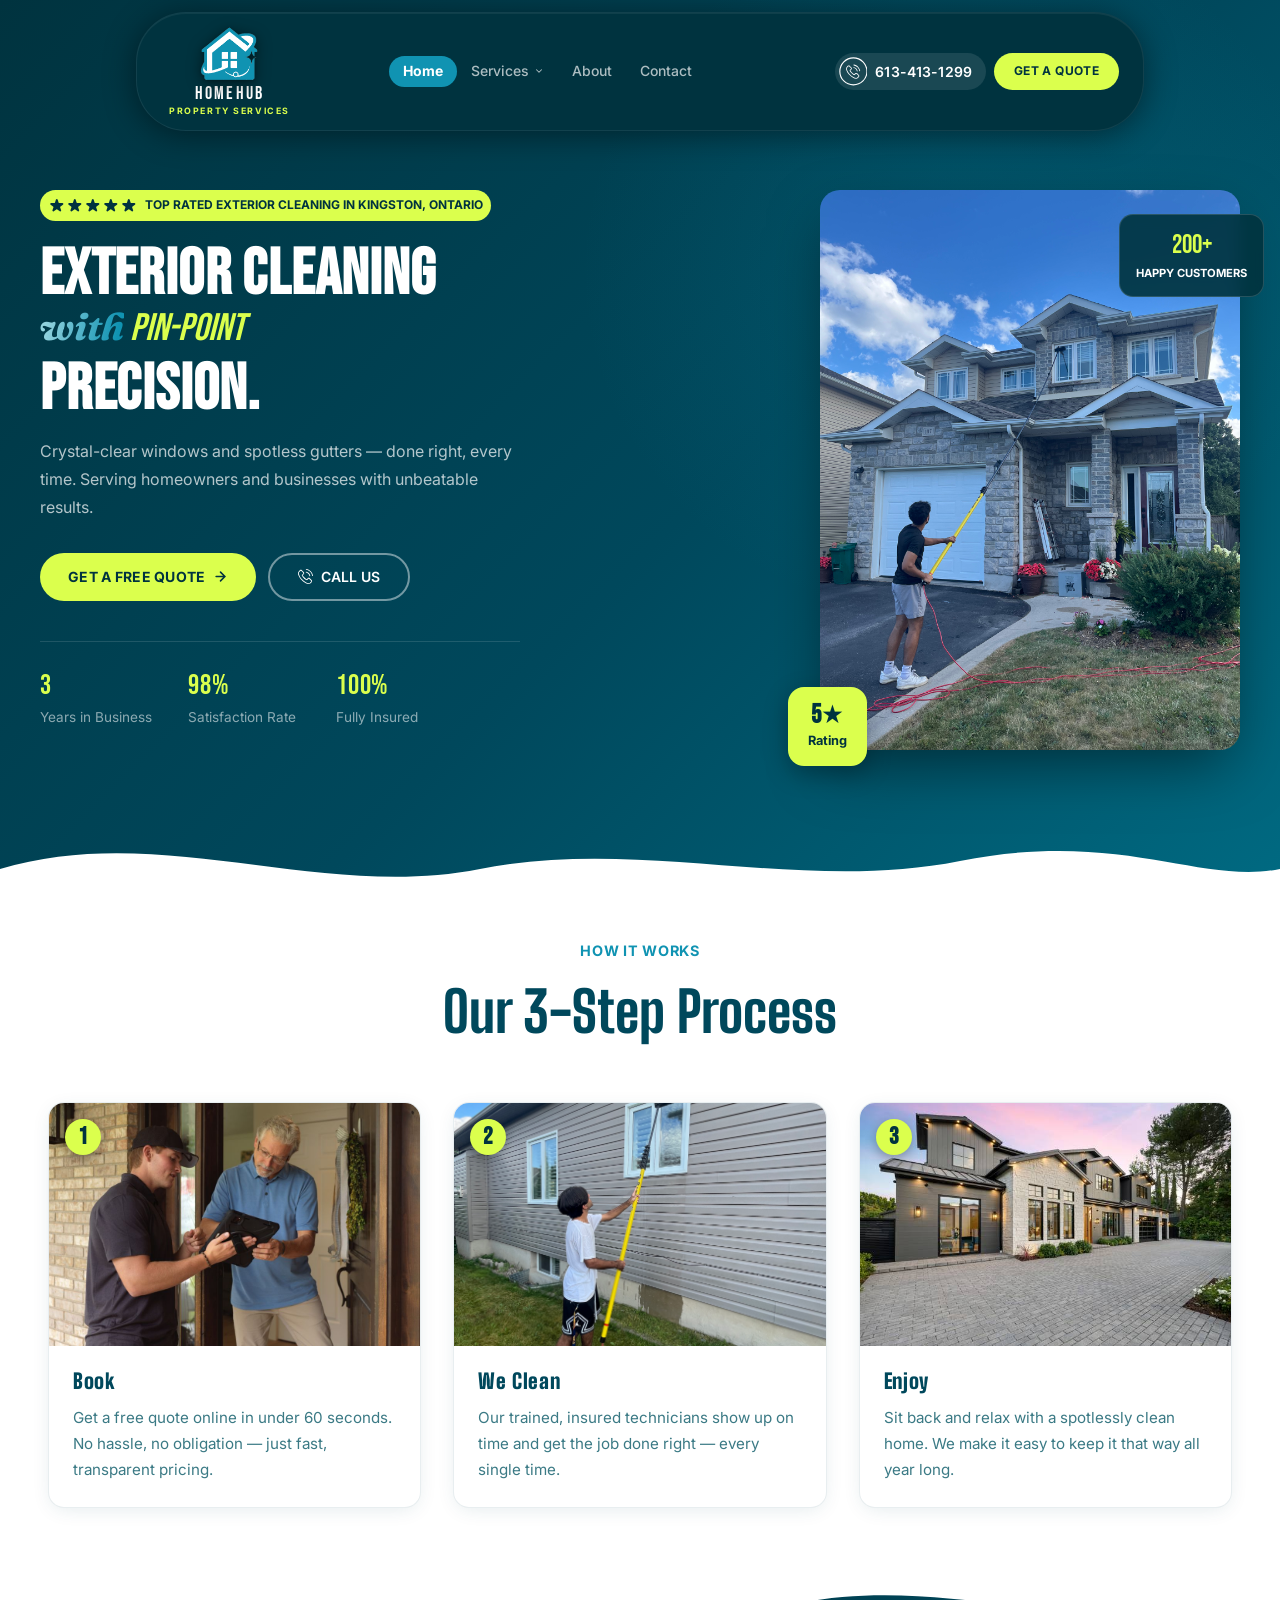
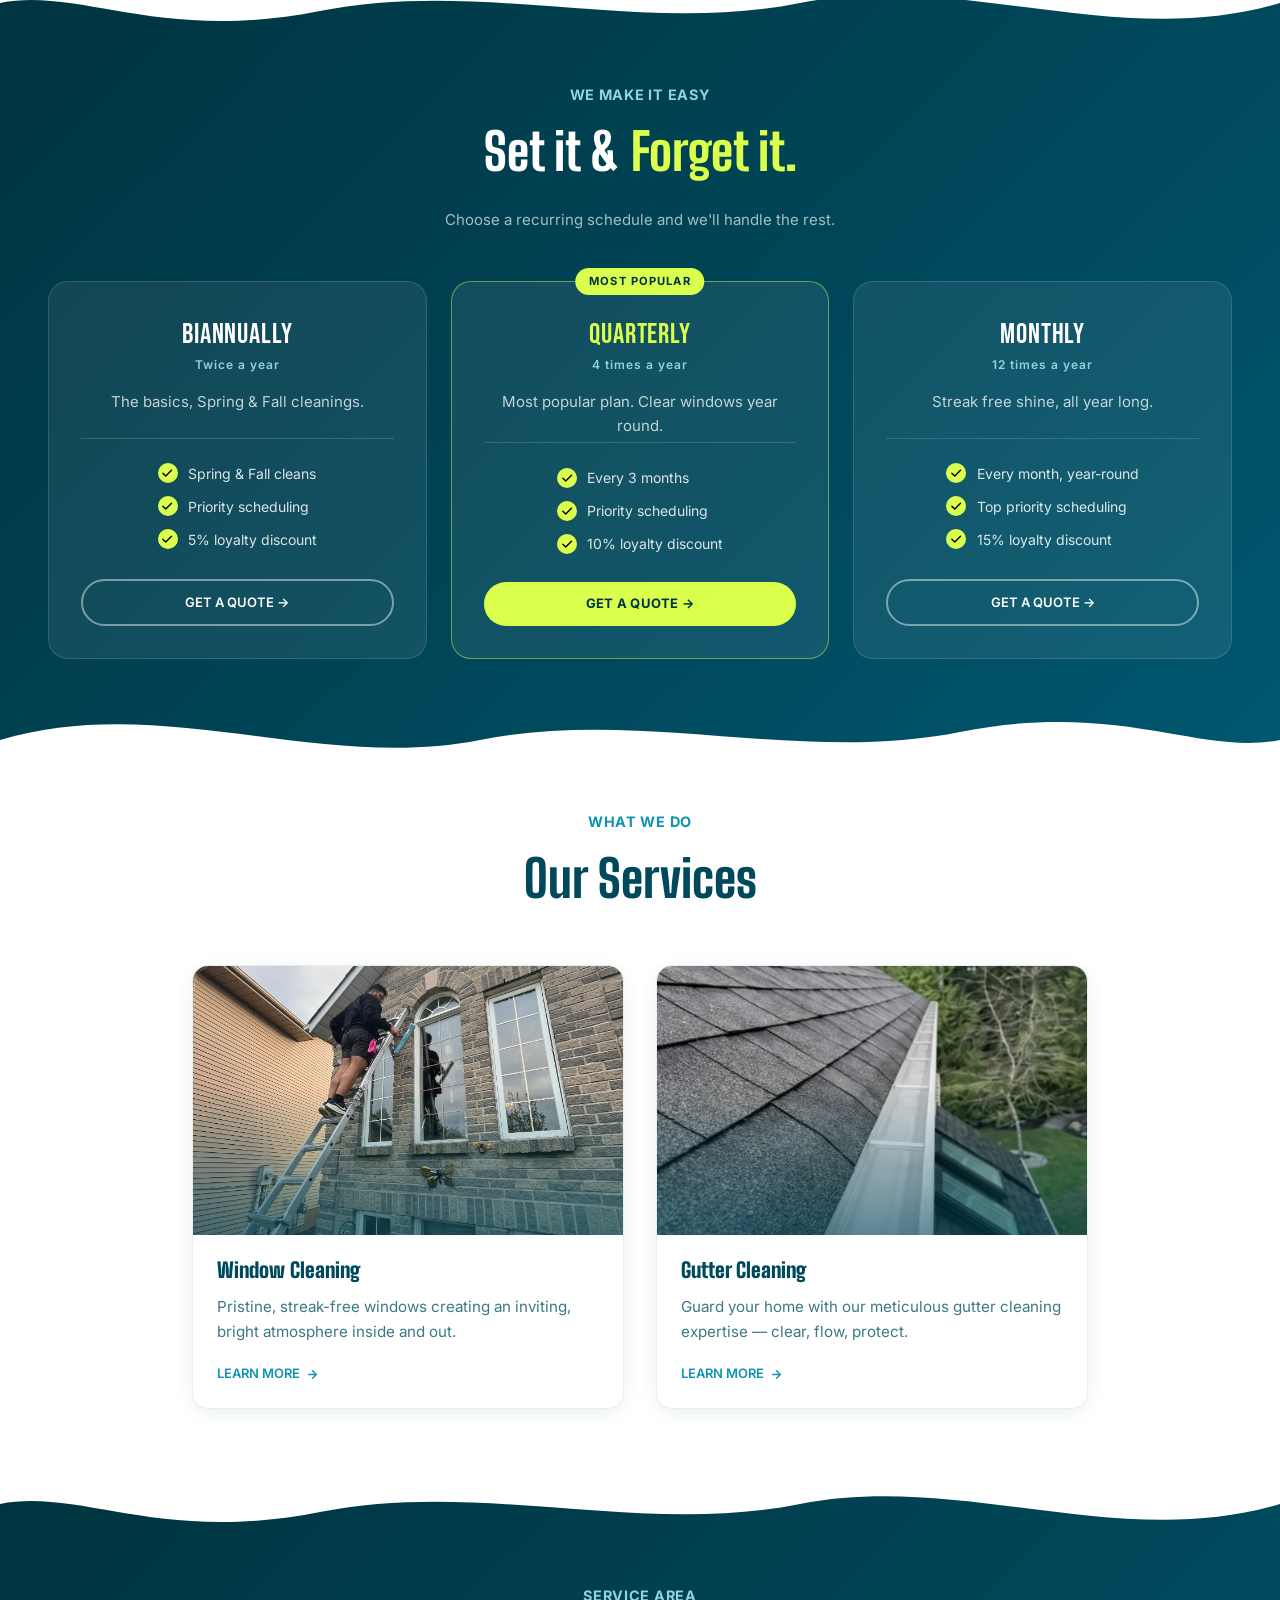
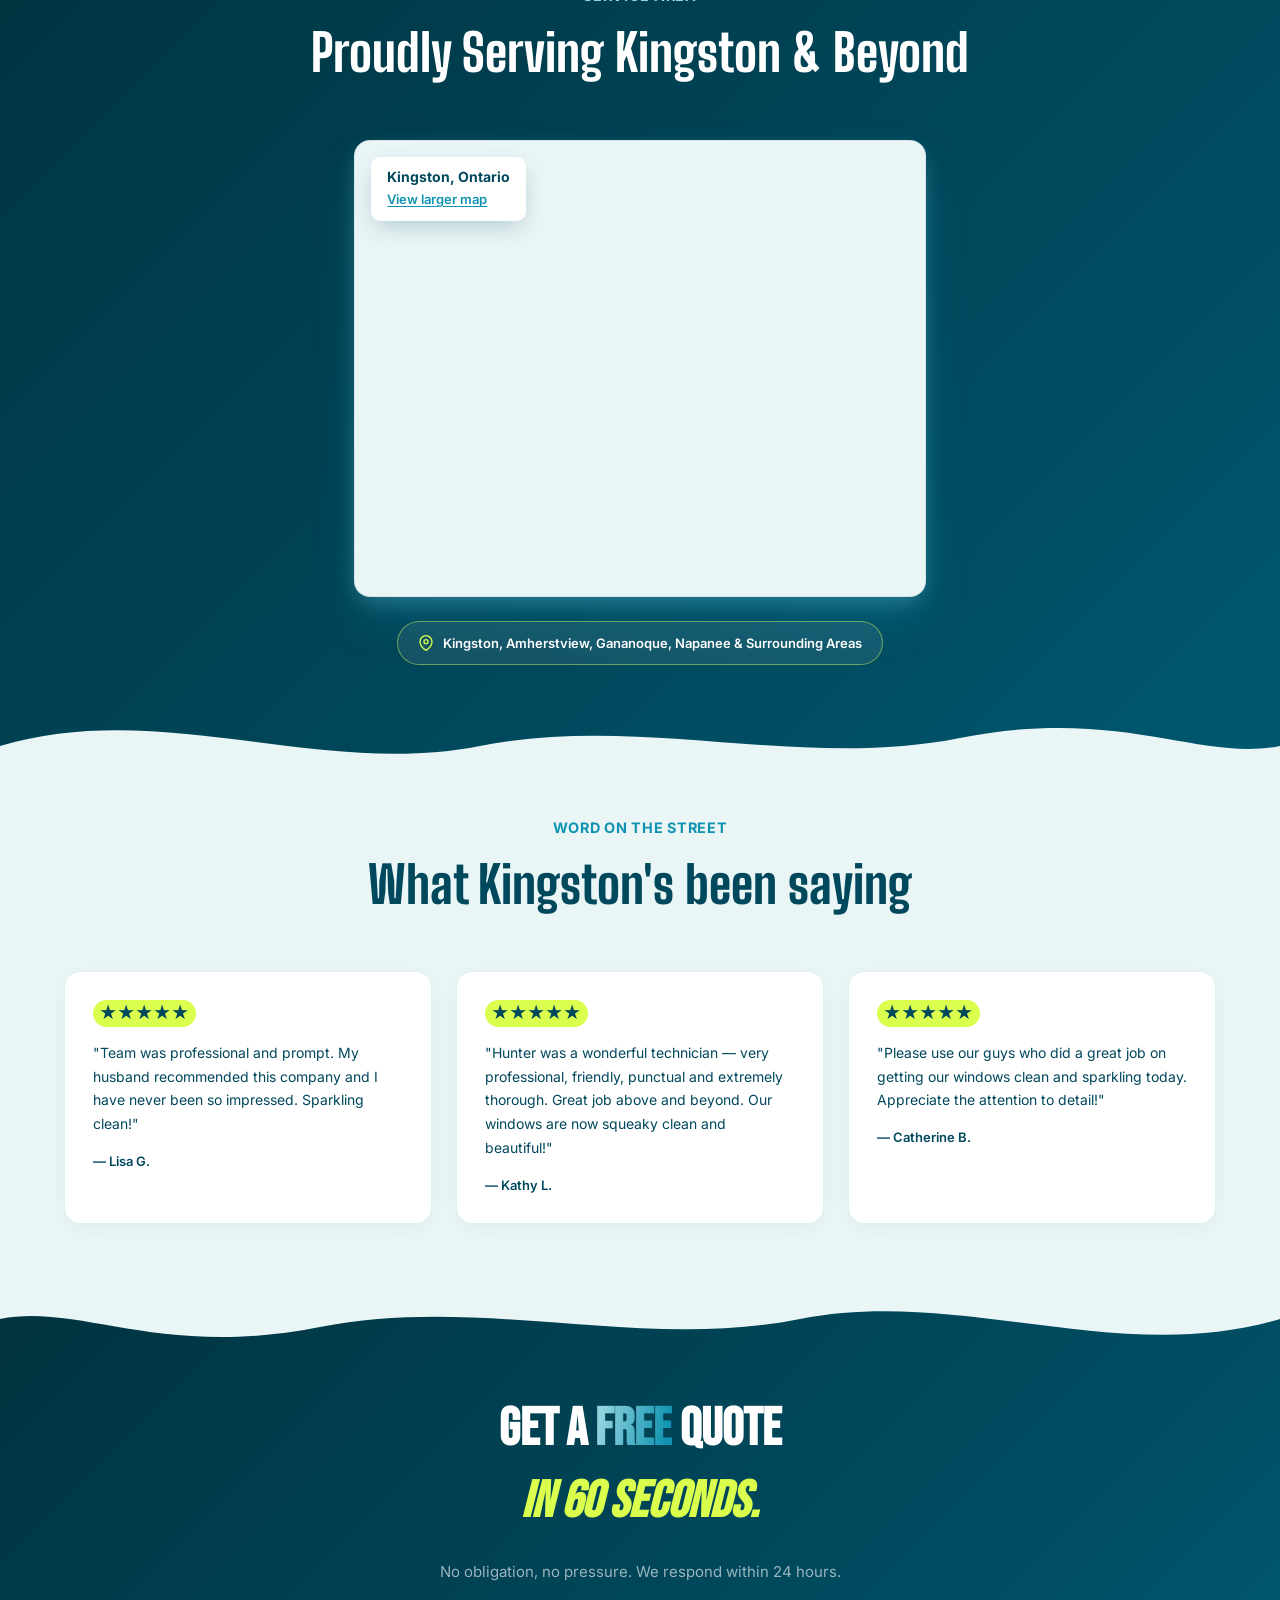
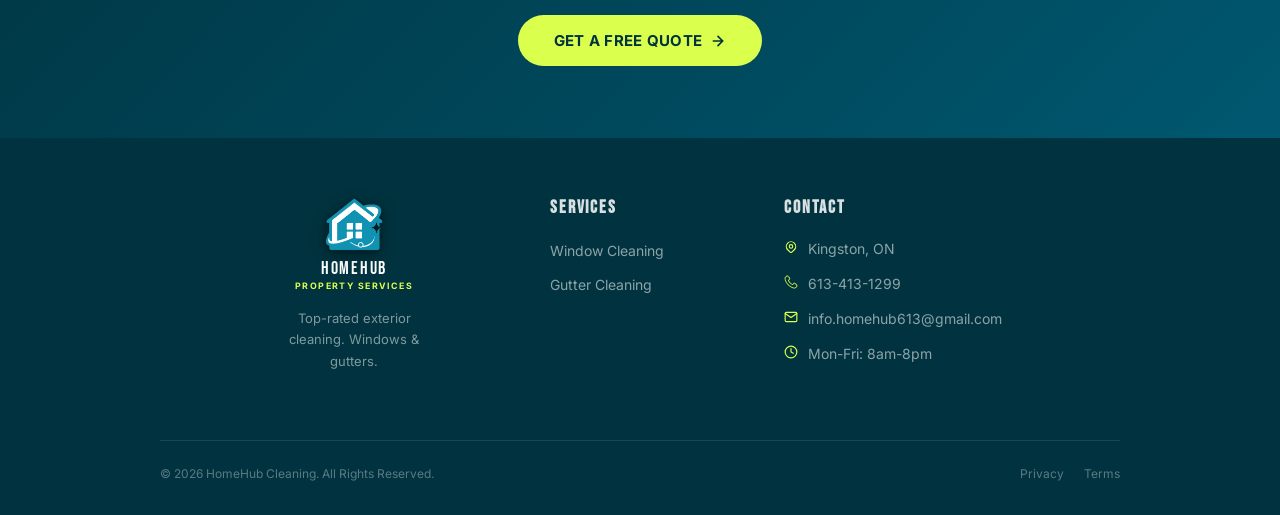
==== index.html @ a7c89409 "Initial commit: HomeHub website" ====
<!doctype html>
<html lang="en">
  <head>
    <meta charset="UTF-8" />
    <meta name="viewport" content="width=device-width, initial-scale=1.0" />
    <title>HomeHub Cleaning — Exterior Cleaning with Ice-Cold Precision</title>
    <link rel="stylesheet" href="/styles.css" />
    <link
      href="https://fonts.googleapis.com/css2?family=Bebas+Neue&family=Big+Shoulders+Display:wght@700;800;900&family=Fraunces:ital,wght@1,600;1,700&family=Inter:wght@300;400;500;600;700&display=swap"
      rel="stylesheet"
    />
  </head>
  <body>
    <!-- NAVBAR -->
    <header class="navbar">
      <nav class="navbar-pill">
        <a href="/" class="navbar-logo">
          <div class="navbar-logo-icon">
            <img src="/assets/images/logo_icon.png" alt="HomeHub" />
          </div>
          <div>
            <div class="navbar-logo-name">HOMEHUB</div>
            <div class="navbar-logo-sub">Property Services</div>
          </div>
        </a>
        <div class="navbar-links">
          <a href="/" class="nav-pill-active">Home</a>
          <div class="nav-item-dropdown">
            <a class="nav-pill nav-dropdown-trigger" role="button" tabindex="0" aria-haspopup="true">
              Services
              <svg class="nav-dropdown-caret" width="10" height="10" viewBox="0 0 24 24" fill="none" stroke="currentColor" stroke-width="2.5" stroke-linecap="round" stroke-linejoin="round">
                <path d="M6 9l6 6 6-6" />
              </svg>
            </a>
            <div class="nav-dropdown-menu">
              <div class="nav-dropdown-menu-inner">
                <a href="/services/window-cleaning.html" class="nav-dropdown-link">Window Cleaning</a>
                <a href="/services/gutter-cleaning.html" class="nav-dropdown-link">Gutter Cleaning</a>
              </div>
            </div>
          </div>
          <a href="/about.html" class="nav-pill">About</a>
          <a href="/contact.html" class="nav-pill">Contact</a>
        </div>
        <div class="navbar-right">
          <a href="tel:+16134131299" class="phone-btn">
            <span class="phone-btn-icon">
              <svg width="28.8" height="28.8" viewBox="0 0 50 51" fill="none" xmlns="http://www.w3.org/2000/svg"><circle cx="25" cy="25.481" r="24" stroke="currentColor" stroke-width="2"/><path d="M31.7579 28.9678C31.2461 28.4349 30.6287 28.15 29.9745 28.15C29.3255 28.15 28.7028 28.4296 28.1699 28.9625L26.5026 30.6246C26.3654 30.5507 26.2282 30.4821 26.0963 30.4135C25.9063 30.3186 25.7269 30.2289 25.5739 30.1339C24.0121 29.1419 22.5927 27.8492 21.2314 26.1766C20.5719 25.3429 20.1287 24.6411 19.8068 23.9288C20.2395 23.5331 20.6405 23.1215 21.0309 22.7258C21.1787 22.5781 21.3264 22.425 21.4741 22.2773C22.5822 21.1693 22.5822 19.7341 21.4741 18.626L20.0337 17.1856C19.8701 17.022 19.7013 16.8531 19.543 16.6843C19.2264 16.3572 18.894 16.0195 18.551 15.7029C18.0392 15.1963 17.4271 14.9272 16.7834 14.9272C16.1397 14.9272 15.5171 15.1963 14.9894 15.7029C14.9841 15.7082 14.9841 15.7082 14.9789 15.7134L13.1849 17.5232C12.5095 18.1986 12.1243 19.0217 12.0399 19.9768C11.9133 21.5175 12.367 22.9527 12.7153 23.8919C13.5701 26.1977 14.847 28.3346 16.7517 30.6246C19.0628 33.3842 21.8435 35.5633 25.0199 37.0988C26.2335 37.6739 27.8533 38.3546 29.6631 38.4706C29.774 38.4759 29.89 38.4812 29.9956 38.4812C31.2144 38.4812 32.238 38.0432 33.0401 37.1726C33.0453 37.1621 33.0559 37.1568 33.0612 37.1463C33.3355 36.8138 33.6521 36.5131 33.9845 36.1912C34.2114 35.9749 34.4436 35.748 34.6705 35.5106C35.1928 34.9671 35.4672 34.3339 35.4672 33.6849C35.4672 33.0306 35.1876 32.4028 34.6546 31.8751L31.7579 28.9678ZM33.6468 34.5239C33.6416 34.5239 33.6416 34.5292 33.6468 34.5239C33.4411 34.7455 33.23 34.946 33.0031 35.1676C32.6602 35.4947 32.3119 35.8377 31.9848 36.2229C31.4519 36.7927 30.824 37.0618 30.0008 37.0618C29.9217 37.0618 29.8373 37.0618 29.7581 37.0566C28.191 36.9563 26.7347 36.3442 25.6425 35.8219C22.6561 34.3761 20.0337 32.3236 17.8545 29.7223C16.0553 27.5537 14.8522 25.5487 14.0555 23.3959C13.5648 22.0821 13.3854 21.0584 13.4645 20.0929C13.5173 19.4755 13.7547 18.9637 14.1927 18.5258L15.9919 16.7265C16.2505 16.4838 16.5249 16.3519 16.794 16.3519C17.1264 16.3519 17.3955 16.5524 17.5643 16.7212C17.5696 16.7265 17.5749 16.7318 17.5801 16.7371C17.902 17.0378 18.208 17.3491 18.5299 17.6815C18.6935 17.8504 18.8623 18.0192 19.0312 18.1934L20.4716 19.6338C21.0309 20.1931 21.0309 20.7102 20.4716 21.2695C20.3186 21.4225 20.1709 21.5755 20.0178 21.7233C19.5746 22.177 19.1525 22.5992 18.6935 23.0107C18.6829 23.0213 18.6724 23.0266 18.6671 23.0371C18.2133 23.4909 18.2977 23.9341 18.3927 24.2349C18.398 24.2507 18.4033 24.2665 18.4085 24.2823C18.7832 25.1899 19.3108 26.0447 20.1128 27.063L20.1181 27.0683C21.5744 28.8623 23.1098 30.2605 24.8036 31.3316C25.0199 31.4688 25.2415 31.5796 25.4526 31.6852C25.6425 31.7801 25.8219 31.8698 25.9749 31.9648C25.996 31.9754 26.0171 31.9912 26.0382 32.0017C26.2176 32.0914 26.3865 32.1337 26.5606 32.1337C26.9986 32.1337 27.2729 31.8593 27.3626 31.7696L29.1672 29.965C29.3466 29.7856 29.6315 29.5693 29.9639 29.5693C30.291 29.5693 30.5601 29.7751 30.7237 29.9545C30.729 29.9598 30.729 29.9598 30.7343 29.965L33.6416 32.8724C34.185 33.4105 34.185 33.9646 33.6468 34.5239Z" fill="currentColor"/><path d="M25.5106 19.4278C26.893 19.6599 28.1488 20.3142 29.1513 21.3167C30.1538 22.3193 30.8028 23.575 31.0403 24.9575C31.0983 25.3057 31.3991 25.5484 31.742 25.5484C31.7842 25.5484 31.8212 25.5431 31.8634 25.5379C32.2538 25.4746 32.5124 25.1052 32.4491 24.7147C32.1641 23.0421 31.3727 21.5172 30.1644 20.3089C28.9561 19.1006 27.4312 18.3092 25.7586 18.0242C25.3681 17.9609 25.004 18.2195 24.9355 18.6047C24.8669 18.9898 25.1201 19.3645 25.5106 19.4278Z" fill="currentColor"/><path d="M36.971 24.509C36.5014 21.7547 35.2034 19.2484 33.2089 17.2539C31.2144 15.2594 28.7081 13.9614 25.9538 13.4918C25.5687 13.4232 25.2046 13.687 25.136 14.0722C25.0727 14.4627 25.3312 14.8268 25.7217 14.8953C28.1805 15.3122 30.423 16.4783 32.2064 18.2564C33.9898 20.0399 35.1506 22.2823 35.5675 24.7411C35.6255 25.0894 35.9263 25.3321 36.2692 25.3321C36.3115 25.3321 36.3484 25.3268 36.3906 25.3216C36.7758 25.2635 37.0396 24.8942 36.971 24.509Z" fill="currentColor"/></svg>
            </span>
            <span class="phone-btn-number">613-413-1299</span>
          </a>
          <a href="/contact.html" class="btn-nav-quote">GET A QUOTE</a>
        </div>
      </nav>
    </header>

    <!-- HERO -->
    <section class="hero">
      <div class="hero-dot-bg"></div>
      <div class="hero-glow"></div>
      <div class="container-wide" style="padding-top: 4rem; padding-bottom: 4rem">
        <div class="hero-inner">
          <!-- Left: Content -->
          <div>
            <div class="hero-badge">
              <span class="hero-badge-stars">
                <svg width="17.6" height="17.6" viewBox="0 0 20 20" fill="#00333f">
                  <path
                    d="M9.049 2.927c.3-.921 1.603-.921 1.902 0l1.07 3.292a1 1 0 00.95.69h3.462c.969 0 1.371 1.24.588 1.81l-2.8 2.034a1 1 0 00-.364 1.118l1.07 3.292c.3.921-.755 1.688-1.54 1.118l-2.8-2.034a1 1 0 00-1.175 0l-2.8 2.034c-.784.57-1.838-.197-1.539-1.118l1.07-3.292a1 1 0 00-.364-1.118L2.98 8.72c-.783-.57-.38-1.81.588-1.81h3.461a1 1 0 00.951-.69l1.07-3.292z"
                  />
                </svg>
                <svg width="17.6" height="17.6" viewBox="0 0 20 20" fill="#00333f">
                  <path
                    d="M9.049 2.927c.3-.921 1.603-.921 1.902 0l1.07 3.292a1 1 0 00.95.69h3.462c.969 0 1.371 1.24.588 1.81l-2.8 2.034a1 1 0 00-.364 1.118l1.07 3.292c.3.921-.755 1.688-1.54 1.118l-2.8-2.034a1 1 0 00-1.175 0l-2.8 2.034c-.784.57-1.838-.197-1.539-1.118l1.07-3.292a1 1 0 00-.364-1.118L2.98 8.72c-.783-.57-.38-1.81.588-1.81h3.461a1 1 0 00.951-.69l1.07-3.292z"
                  />
                </svg>
                <svg width="17.6" height="17.6" viewBox="0 0 20 20" fill="#00333f">
                  <path
                    d="M9.049 2.927c.3-.921 1.603-.921 1.902 0l1.07 3.292a1 1 0 00.95.69h3.462c.969 0 1.371 1.24.588 1.81l-2.8 2.034a1 1 0 00-.364 1.118l1.07 3.292c.3.921-.755 1.688-1.54 1.118l-2.8-2.034a1 1 0 00-1.175 0l-2.8 2.034c-.784.57-1.838-.197-1.539-1.118l1.07-3.292a1 1 0 00-.364-1.118L2.98 8.72c-.783-.57-.38-1.81.588-1.81h3.461a1 1 0 00.951-.69l1.07-3.292z"
                  />
                </svg>
                <svg width="17.6" height="17.6" viewBox="0 0 20 20" fill="#00333f">
                  <path
                    d="M9.049 2.927c.3-.921 1.603-.921 1.902 0l1.07 3.292a1 1 0 00.95.69h3.462c.969 0 1.371 1.24.588 1.81l-2.8 2.034a1 1 0 00-.364 1.118l1.07 3.292c.3.921-.755 1.688-1.54 1.118l-2.8-2.034a1 1 0 00-1.175 0l-2.8 2.034c-.784.57-1.838-.197-1.539-1.118l1.07-3.292a1 1 0 00-.364-1.118L2.98 8.72c-.783-.57-.38-1.81.588-1.81h3.461a1 1 0 00.951-.69l1.07-3.292z"
                  />
                </svg>
                <svg width="17.6" height="17.6" viewBox="0 0 20 20" fill="#00333f">
                  <path
                    d="M9.049 2.927c.3-.921 1.603-.921 1.902 0l1.07 3.292a1 1 0 00.95.69h3.462c.969 0 1.371 1.24.588 1.81l-2.8 2.034a1 1 0 00-.364 1.118l1.07 3.292c.3.921-.755 1.688-1.54 1.118l-2.8-2.034a1 1 0 00-1.175 0l-2.8 2.034c-.784.57-1.838-.197-1.539-1.118l1.07-3.292a1 1 0 00-.364-1.118L2.98 8.72c-.783-.57-.38-1.81.588-1.81h3.461a1 1 0 00.951-.69l1.07-3.292z"
                  />
                </svg>
              </span>
              Top Rated Exterior Cleaning in Kingston, Ontario
            </div>
            <h1 class="hero-title-top">EXTERIOR CLEANING</h1>
            <p class="hero-script"><span class="hero-script-with">with</span> PIN-POINT</p>
            <h1 class="hero-title-bottom">PRECISION.</h1>
            <p class="hero-body">
              Crystal-clear windows and spotless gutters — done right, every time. Serving homeowners and businesses
              with unbeatable results.
            </p>
            <div class="hero-btns">
              <a href="/contact.html" class="btn-lime">
                GET A FREE QUOTE
                <svg
                  width="15"
                  height="15"
                  viewBox="0 0 24 24"
                  fill="none"
                  stroke="currentColor"
                  stroke-width="2.5"
                  stroke-linecap="round"
                >
                  <path d="M5 12h14M12 5l7 7-7 7" />
                </svg>
              </a>
              <a href="tel:+16134131299" class="btn-outline-white">
                <svg width="15" height="15" viewBox="12 13.481 25 25" fill="none" xmlns="http://www.w3.org/2000/svg"><path d="M31.7579 28.9678C31.2461 28.4349 30.6287 28.15 29.9745 28.15C29.3255 28.15 28.7028 28.4296 28.1699 28.9625L26.5026 30.6246C26.3654 30.5507 26.2282 30.4821 26.0963 30.4135C25.9063 30.3186 25.7269 30.2289 25.5739 30.1339C24.0121 29.1419 22.5927 27.8492 21.2314 26.1766C20.5719 25.3429 20.1287 24.6411 19.8068 23.9288C20.2395 23.5331 20.6405 23.1215 21.0309 22.7258C21.1787 22.5781 21.3264 22.425 21.4741 22.2773C22.5822 21.1693 22.5822 19.7341 21.4741 18.626L20.0337 17.1856C19.8701 17.022 19.7013 16.8531 19.543 16.6843C19.2264 16.3572 18.894 16.0195 18.551 15.7029C18.0392 15.1963 17.4271 14.9272 16.7834 14.9272C16.1397 14.9272 15.5171 15.1963 14.9894 15.7029C14.9841 15.7082 14.9841 15.7082 14.9789 15.7134L13.1849 17.5232C12.5095 18.1986 12.1243 19.0217 12.0399 19.9768C11.9133 21.5175 12.367 22.9527 12.7153 23.8919C13.5701 26.1977 14.847 28.3346 16.7517 30.6246C19.0628 33.3842 21.8435 35.5633 25.0199 37.0988C26.2335 37.6739 27.8533 38.3546 29.6631 38.4706C29.774 38.4759 29.89 38.4812 29.9956 38.4812C31.2144 38.4812 32.238 38.0432 33.0401 37.1726C33.0453 37.1621 33.0559 37.1568 33.0612 37.1463C33.3355 36.8138 33.6521 36.5131 33.9845 36.1912C34.2114 35.9749 34.4436 35.748 34.6705 35.5106C35.1928 34.9671 35.4672 34.3339 35.4672 33.6849C35.4672 33.0306 35.1876 32.4028 34.6546 31.8751L31.7579 28.9678ZM33.6468 34.5239C33.6416 34.5239 33.6416 34.5292 33.6468 34.5239C33.4411 34.7455 33.23 34.946 33.0031 35.1676C32.6602 35.4947 32.3119 35.8377 31.9848 36.2229C31.4519 36.7927 30.824 37.0618 30.0008 37.0618C29.9217 37.0618 29.8373 37.0618 29.7581 37.0566C28.191 36.9563 26.7347 36.3442 25.6425 35.8219C22.6561 34.3761 20.0337 32.3236 17.8545 29.7223C16.0553 27.5537 14.8522 25.5487 14.0555 23.3959C13.5648 22.0821 13.3854 21.0584 13.4645 20.0929C13.5173 19.4755 13.7547 18.9637 14.1927 18.5258L15.9919 16.7265C16.2505 16.4838 16.5249 16.3519 16.794 16.3519C17.1264 16.3519 17.3955 16.5524 17.5643 16.7212C17.5696 16.7265 17.5749 16.7318 17.5801 16.7371C17.902 17.0378 18.208 17.3491 18.5299 17.6815C18.6935 17.8504 18.8623 18.0192 19.0312 18.1934L20.4716 19.6338C21.0309 20.1931 21.0309 20.7102 20.4716 21.2695C20.3186 21.4225 20.1709 21.5755 20.0178 21.7233C19.5746 22.177 19.1525 22.5992 18.6935 23.0107C18.6829 23.0213 18.6724 23.0266 18.6671 23.0371C18.2133 23.4909 18.2977 23.9341 18.3927 24.2349C18.398 24.2507 18.4033 24.2665 18.4085 24.2823C18.7832 25.1899 19.3108 26.0447 20.1128 27.063L20.1181 27.0683C21.5744 28.8623 23.1098 30.2605 24.8036 31.3316C25.0199 31.4688 25.2415 31.5796 25.4526 31.6852C25.6425 31.7801 25.8219 31.8698 25.9749 31.9648C25.996 31.9754 26.0171 31.9912 26.0382 32.0017C26.2176 32.0914 26.3865 32.1337 26.5606 32.1337C26.9986 32.1337 27.2729 31.8593 27.3626 31.7696L29.1672 29.965C29.3466 29.7856 29.6315 29.5693 29.9639 29.5693C30.291 29.5693 30.5601 29.7751 30.7237 29.9545C30.729 29.9598 30.729 29.9598 30.7343 29.965L33.6416 32.8724C34.185 33.4105 34.185 33.9646 33.6468 34.5239Z" fill="currentColor"/><path d="M25.5106 19.4278C26.893 19.6599 28.1488 20.3142 29.1513 21.3167C30.1538 22.3193 30.8028 23.575 31.0403 24.9575C31.0983 25.3057 31.3991 25.5484 31.742 25.5484C31.7842 25.5484 31.8212 25.5431 31.8634 25.5379C32.2538 25.4746 32.5124 25.1052 32.4491 24.7147C32.1641 23.0421 31.3727 21.5172 30.1644 20.3089C28.9561 19.1006 27.4312 18.3092 25.7586 18.0242C25.3681 17.9609 25.004 18.2195 24.9355 18.6047C24.8669 18.9898 25.1201 19.3645 25.5106 19.4278Z" fill="currentColor"/><path d="M36.971 24.509C36.5014 21.7547 35.2034 19.2484 33.2089 17.2539C31.2144 15.2594 28.7081 13.9614 25.9538 13.4918C25.5687 13.4232 25.2046 13.687 25.136 14.0722C25.0727 14.4627 25.3312 14.8268 25.7217 14.8953C28.1805 15.3122 30.423 16.4783 32.2064 18.2564C33.9898 20.0399 35.1506 22.2823 35.5675 24.7411C35.6255 25.0894 35.9263 25.3321 36.2692 25.3321C36.3115 25.3321 36.3484 25.3268 36.3906 25.3216C36.7758 25.2635 37.0396 24.8942 36.971 24.509Z" fill="currentColor"/></svg>
                CALL US
              </a>
            </div>
            <div class="hero-stats">
              <div>
                <div class="hero-stat-num">3</div>
                <div class="hero-stat-label">Years in Business</div>
              </div>
              <div>
                <div class="hero-stat-num">98%</div>
                <div class="hero-stat-label">Satisfaction Rate</div>
              </div>
              <div>
                <div class="hero-stat-num">100%</div>
                <div class="hero-stat-label">Fully Insured</div>
              </div>
            </div>
          </div>
          <!-- Right: Image -->
          <div class="hero-image-col">
            <div class="hero-image-wrap">
              <img
                src="/assets/images/AA3.jpeg"
                alt="Professional window cleaner"
                class="hero-img"
              />
              <div class="hero-badge-float">
                <div class="num">5★</div>
                <div class="label">Rating</div>
              </div>
              <div class="hero-counter-badge">
                <div class="num">200+</div>
                <div class="sub">HAPPY CUSTOMERS</div>
              </div>
            </div>
          </div>
        </div>
      </div>
      <div class="wave-bottom">
        <svg
          viewBox="0 0 1440 80"
          preserveAspectRatio="none"
          style="width: 100%; height: 80px; display: block"
          fill="white"
        >
          <path d="M0,48 C180,0 360,80 540,48 C720,16 900,72 1080,40 C1260,8 1350,64 1440,48 L1440,80 L0,80 Z" />
        </svg>
      </div>
    </section>

    <!-- 3-STEP PROCESS -->
    <section class="section section-white">
      <div class="container-md">
        <div class="section-header">
          <p class="eyebrow">HOW IT WORKS</p>
          <h2 class="section-title process-section-title">Our 3-Step Process</h2>
        </div>
        <div class="process-grid">
          <div class="process-card">
            <div class="process-card-img">
              <img src="/assets/images/Book.jpg" alt="Book" />
              <div class="process-card-badge">1</div>
            </div>
            <div class="process-card-body">
              <h3 class="process-card-title">Book</h3>
              <p class="process-card-desc">
                Get a free quote online in under 60 seconds. No hassle, no obligation — just fast, transparent pricing.
              </p>
            </div>
          </div>
          <div class="process-card">
            <div class="process-card-img">
              <img src="/assets/images/AH4.jpeg" alt="We Clean" />
              <div class="process-card-badge">2</div>
            </div>
            <div class="process-card-body">
              <h3 class="process-card-title">We Clean</h3>
              <p class="process-card-desc">
                Our trained, insured technicians show up on time and get the job done right — every single time.
              </p>
            </div>
          </div>
          <div class="process-card">
            <div class="process-card-img">
              <img src="/assets/images/Enjoy.jpg" alt="Enjoy" />
              <div class="process-card-badge">3</div>
            </div>
            <div class="process-card-body">
              <h3 class="process-card-title">Enjoy</h3>
              <p class="process-card-desc">
                Sit back and relax with a spotlessly clean home. We make it easy to keep it that way all year long.
              </p>
            </div>
          </div>
        </div>
      </div>
    </section>

    <!-- PRICING -->
    <section class="section-dark">
      <div class="wave-top">
        <svg
          viewBox="0 0 1440 80"
          preserveAspectRatio="none"
          style="width: 100%; height: 80px; display: block; transform: rotate(180deg)"
          fill="white"
        >
          <path d="M0,48 C180,0 360,80 540,48 C720,16 900,72 1080,40 C1260,8 1350,64 1440,48 L1440,80 L0,80 Z" />
        </svg>
      </div>
      <div class="container-md text-center" style="position: relative">
        <p class="eyebrow eyebrow-light">WE MAKE IT EASY</p>
        <h2 class="section-title-white mb-2" style="margin-bottom: 1rem">
          Set it &amp;
          <span class="font-script" style="color: #dbff4d; font-size: clamp(1.75rem, 4vw, 3.5rem)">Forget it.</span>
        </h2>
        <p class="section-body" style="color: rgba(255, 255, 255, 0.65); max-width: 30rem; margin: 0 auto 3rem">
          Choose a recurring schedule and we'll handle the rest.
        </p>
        <div class="pricing-grid">
          <div class="pricing-card">
            <h3 class="pricing-title">Biannually</h3>
            <p class="pricing-sub">Twice a year</p>
            <p class="pricing-desc">The basics, Spring &amp; Fall cleanings.</p>
            <hr class="pricing-divider" />
            <ul class="pricing-features">
              <li class="pricing-feature">
                <span class="pricing-feature-check">
                  <svg viewBox="0 0 20 20" fill="#000000">
                    <path
                      fill-rule="evenodd"
                      d="M16.707 5.293a1 1 0 010 1.414l-8 8a1 1 0 01-1.414 0l-4-4a1 1 0 011.414-1.414L8 12.586l7.293-7.293a1 1 0 011.414 0z"
                      clip-rule="evenodd"
                    />
                  </svg>
                </span>
                Spring &amp; Fall cleans
              </li>
              <li class="pricing-feature">
                <span class="pricing-feature-check">
                  <svg viewBox="0 0 20 20" fill="#000000">
                    <path
                      fill-rule="evenodd"
                      d="M16.707 5.293a1 1 0 010 1.414l-8 8a1 1 0 01-1.414 0l-4-4a1 1 0 011.414-1.414L8 12.586l7.293-7.293a1 1 0 011.414 0z"
                      clip-rule="evenodd"
                    />
                  </svg>
                </span>
                Priority scheduling
              </li>
              <li class="pricing-feature">
                <span class="pricing-feature-check">
                  <svg viewBox="0 0 20 20" fill="#000000">
                    <path
                      fill-rule="evenodd"
                      d="M16.707 5.293a1 1 0 010 1.414l-8 8a1 1 0 01-1.414 0l-4-4a1 1 0 011.414-1.414L8 12.586l7.293-7.293a1 1 0 011.414 0z"
                      clip-rule="evenodd"
                    />
                  </svg>
                </span>
                5% loyalty discount
              </li>
            </ul>
            <a href="/contact.html" class="btn-outline-white" style="font-size: 0.8125rem">GET A QUOTE →</a>
          </div>
          <div class="pricing-card featured">
            <div class="pricing-badge">Most Popular</div>
            <h3 class="pricing-title-accent">Quarterly</h3>
            <p class="pricing-sub">4 times a year</p>
            <p class="pricing-desc">Most popular plan. Clear windows year round.</p>
            <hr class="pricing-divider" />
            <ul class="pricing-features">
              <li class="pricing-feature">
                <span class="pricing-feature-check">
                  <svg viewBox="0 0 20 20" fill="#000000">
                    <path
                      fill-rule="evenodd"
                      d="M16.707 5.293a1 1 0 010 1.414l-8 8a1 1 0 01-1.414 0l-4-4a1 1 0 011.414-1.414L8 12.586l7.293-7.293a1 1 0 011.414 0z"
                      clip-rule="evenodd"
                    />
                  </svg>
                </span>
                Every 3 months
              </li>
              <li class="pricing-feature">
                <span class="pricing-feature-check">
                  <svg viewBox="0 0 20 20" fill="#000000">
                    <path
                      fill-rule="evenodd"
                      d="M16.707 5.293a1 1 0 010 1.414l-8 8a1 1 0 01-1.414 0l-4-4a1 1 0 011.414-1.414L8 12.586l7.293-7.293a1 1 0 011.414 0z"
                      clip-rule="evenodd"
                    />
                  </svg>
                </span>
                Priority scheduling
              </li>
              <li class="pricing-feature">
                <span class="pricing-feature-check">
                  <svg viewBox="0 0 20 20" fill="#000000">
                    <path
                      fill-rule="evenodd"
                      d="M16.707 5.293a1 1 0 010 1.414l-8 8a1 1 0 01-1.414 0l-4-4a1 1 0 011.414-1.414L8 12.586l7.293-7.293a1 1 0 011.414 0z"
                      clip-rule="evenodd"
                    />
                  </svg>
                </span>
                10% loyalty discount
              </li>
            </ul>
            <a href="/contact.html" class="btn-lime" style="font-size: 0.8125rem">GET A QUOTE →</a>
          </div>
          <div class="pricing-card">
            <h3 class="pricing-title">Monthly</h3>
            <p class="pricing-sub">12 times a year</p>
            <p class="pricing-desc">Streak free shine, all year long.</p>
            <hr class="pricing-divider" />
            <ul class="pricing-features">
              <li class="pricing-feature">
                <span class="pricing-feature-check">
                  <svg viewBox="0 0 20 20" fill="#000000">
                    <path
                      fill-rule="evenodd"
                      d="M16.707 5.293a1 1 0 010 1.414l-8 8a1 1 0 01-1.414 0l-4-4a1 1 0 011.414-1.414L8 12.586l7.293-7.293a1 1 0 011.414 0z"
                      clip-rule="evenodd"
                    />
                  </svg>
                </span>
                Every month, year-round
              </li>
              <li class="pricing-feature">
                <span class="pricing-feature-check">
                  <svg viewBox="0 0 20 20" fill="#000000">
                    <path
                      fill-rule="evenodd"
                      d="M16.707 5.293a1 1 0 010 1.414l-8 8a1 1 0 01-1.414 0l-4-4a1 1 0 011.414-1.414L8 12.586l7.293-7.293a1 1 0 011.414 0z"
                      clip-rule="evenodd"
                    />
                  </svg>
                </span>
                Top priority scheduling
              </li>
              <li class="pricing-feature">
                <span class="pricing-feature-check">
                  <svg viewBox="0 0 20 20" fill="#000000">
                    <path
                      fill-rule="evenodd"
                      d="M16.707 5.293a1 1 0 010 1.414l-8 8a1 1 0 01-1.414 0l-4-4a1 1 0 011.414-1.414L8 12.586l7.293-7.293a1 1 0 011.414 0z"
                      clip-rule="evenodd"
                    />
                  </svg>
                </span>
                15% loyalty discount
              </li>
            </ul>
            <a href="/contact.html" class="btn-outline-white" style="font-size: 0.8125rem">GET A QUOTE →</a>
          </div>
        </div>
      </div>
      <div class="wave-bottom">
        <svg
          viewBox="0 0 1440 80"
          preserveAspectRatio="none"
          style="width: 100%; height: 80px; display: block"
          fill="white"
        >
          <path d="M0,48 C180,0 360,80 540,48 C720,16 900,72 1080,40 C1260,8 1350,64 1440,48 L1440,80 L0,80 Z" />
        </svg>
      </div>
    </section>

    <!-- OUR SERVICES -->
    <section class="section section-white">
      <div class="container">
        <div class="section-header">
          <p class="eyebrow">WHAT WE DO</p>
          <h2 class="section-title">Our Services</h2>
        </div>
        <div class="grid-2" style="max-width: 56rem; margin: 0 auto">
          <div class="service-card" onclick="location.href = '/services/window-cleaning.html'">
            <div class="service-card-img">
              <img src="/assets/images/T2.jpeg" alt="Window Cleaning" />
              <div class="service-card-overlay"></div>
            </div>
            <div class="service-card-body">
              <h3 class="service-card-title">Window Cleaning</h3>
              <p class="service-card-desc">
                Pristine, streak-free windows creating an inviting, bright atmosphere inside and out.
              </p>
              <a href="/services/window-cleaning.html" class="learn-more">
                LEARN MORE
                <svg
                  width="13"
                  height="13"
                  viewBox="0 0 24 24"
                  fill="none"
                  stroke="currentColor"
                  stroke-width="2.5"
                  stroke-linecap="round"
                >
                  <path d="M5 12h14M12 5l7 7-7 7" />
                </svg>
              </a>
            </div>
          </div>
          <div class="service-card" onclick="location.href = '/services/gutter-cleaning.html'">
            <div class="service-card-img">
              <img src="/assets/images/gutters.png" alt="Gutter Cleaning" />
              <div class="service-card-overlay"></div>
            </div>
            <div class="service-card-body">
              <h3 class="service-card-title">Gutter Cleaning</h3>
              <p class="service-card-desc">
                Guard your home with our meticulous gutter cleaning expertise — clear, flow, protect.
              </p>
              <a href="/services/gutter-cleaning.html" class="learn-more">
                LEARN MORE
                <svg
                  width="13"
                  height="13"
                  viewBox="0 0 24 24"
                  fill="none"
                  stroke="currentColor"
                  stroke-width="2.5"
                  stroke-linecap="round"
                >
                  <path d="M5 12h14M12 5l7 7-7 7" />
                </svg>
              </a>
            </div>
          </div>
        </div>
      </div>
    </section>

    <!-- SERVICE AREA -->
    <section class="section-dark">
      <div class="wave-top">
        <svg
          viewBox="0 0 1440 80"
          preserveAspectRatio="none"
          style="width: 100%; height: 80px; display: block; transform: rotate(180deg)"
          fill="white"
        >
          <path d="M0,48 C180,0 360,80 540,48 C720,16 900,72 1080,40 C1260,8 1350,64 1440,48 L1440,80 L0,80 Z" />
        </svg>
      </div>
      <div class="container" style="position: relative">
        <div class="section-header">
          <p class="eyebrow eyebrow-light">SERVICE AREA</p>
          <h2 class="section-title-white">Proudly Serving Kingston &amp; Beyond</h2>
        </div>
        <div class="service-area-center">
          <div class="service-area-map">
            <iframe
              src="https://maps.google.com/maps?q=Kingston,+Ontario&z=10&output=embed"
              loading="lazy"
              referrerpolicy="no-referrer-when-downgrade"
              title="Map of HomeHub Cleaning's service area centered on Kingston, Ontario"
            ></iframe>
            <div class="service-area-caption">
              <div class="service-area-caption-address">Kingston, Ontario</div>
              <a href="https://www.google.com/maps/search/Kingston,+Ontario" target="_blank" rel="noopener" class="service-area-caption-link">View larger map</a>
            </div>
          </div>
          <div class="service-area-tag service-area-tag--dark">
            <svg width="16" height="16" viewBox="0 0 24 24" fill="none" stroke="#DBFF4D" stroke-width="2" stroke-linecap="round" stroke-linejoin="round"><path d="M21 10c0 7-9 13-9 13s-9-6-9-13a9 9 0 0118 0z"/><circle cx="12" cy="10" r="3"/></svg>
            Kingston, Amherstview, Gananoque, Napanee &amp; Surrounding Areas
          </div>
        </div>
      </div>
      <div class="wave-bottom">
        <svg
          viewBox="0 0 1440 80"
          preserveAspectRatio="none"
          style="width: 100%; height: 80px; display: block"
          fill="#EAF5F6"
        >
          <path d="M0,48 C180,0 360,80 540,48 C720,16 900,72 1080,40 C1260,8 1350,64 1440,48 L1440,80 L0,80 Z" />
        </svg>
      </div>
    </section>

    <!-- TESTIMONIALS -->
    <section class="section section-muted">
      <div class="container">
        <div class="section-header">
          <p class="eyebrow">WORD ON THE STREET</p>
          <h2 class="section-title">What Kingston's been saying</h2>
        </div>
        <div class="grid-3">
          <div class="testimonial-card">
            <div class="stars">
              <span class="star">★</span>
              <span class="star">★</span>
              <span class="star">★</span>
              <span class="star">★</span>
              <span class="star">★</span>
            </div>
            <p class="testimonial-quote">
              "Team was professional and prompt. My husband recommended this company and I have never been so impressed.
              Sparkling clean!"
            </p>
            <div class="testimonial-author">— Lisa G.</div>
          </div>
          <div class="testimonial-card">
            <div class="stars">
              <span class="star">★</span>
              <span class="star">★</span>
              <span class="star">★</span>
              <span class="star">★</span>
              <span class="star">★</span>
            </div>
            <p class="testimonial-quote">
              "Hunter was a wonderful technician — very professional, friendly, punctual and extremely thorough. Great
              job above and beyond. Our windows are now squeaky clean and beautiful!"
            </p>
            <div class="testimonial-author">— Kathy L.</div>
          </div>
          <div class="testimonial-card">
            <div class="stars">
              <span class="star">★</span>
              <span class="star">★</span>
              <span class="star">★</span>
              <span class="star">★</span>
              <span class="star">★</span>
            </div>
            <p class="testimonial-quote">
              "Please use our guys who did a great job on getting our windows clean and sparkling today. Appreciate the
              attention to detail!"
            </p>
            <div class="testimonial-author">— Catherine B.</div>
          </div>
        </div>
      </div>
    </section>

    <!-- CTA -->
    <section class="cta-section">
      <div class="wave-top">
        <svg
          viewBox="0 0 1440 80"
          preserveAspectRatio="none"
          style="width: 100%; height: 80px; display: block; transform: rotate(180deg)"
          fill="#EAF5F6"
        >
          <path d="M0,48 C180,0 360,80 540,48 C720,16 900,72 1080,40 C1260,8 1350,64 1440,48 L1440,80 L0,80 Z" />
        </svg>
      </div>
      <div class="container-sm" style="position: relative">
        <h2 class="cta-title">GET A <span class="cta-title-accent">FREE</span> QUOTE</h2>
        <h2 class="cta-script">in 60 seconds.</h2>
        <p class="cta-body">No obligation, no pressure. We respond within 24 hours.</p>
        <a href="/contact.html" class="btn-lime" style="font-size: 0.9375rem; padding: 0.9rem 2.25rem">
          GET A FREE QUOTE
          <svg
            width="16"
            height="16"
            viewBox="0 0 24 24"
            fill="none"
            stroke="currentColor"
            stroke-width="2.5"
            stroke-linecap="round"
          >
            <path d="M5 12h14M12 5l7 7-7 7" />
          </svg>
        </a>
      </div>
    </section>

    <!-- FOOTER -->
    <footer class="footer">
      <div class="container">
        <div class="footer-grid">
          <div class="footer-col-brand">
            <a href="/" class="footer-logo">
              <div class="footer-logo-icon">
                <img src="/assets/images/logo_icon.png" alt="HomeHub" />
              </div>
              <div class="footer-logo-text">
                <div class="footer-logo-name">HOMEHUB</div>
                <div class="footer-logo-sub">Property Services</div>
              </div>
            </a>
            <p class="footer-tagline">Top-rated exterior cleaning. Windows &amp; gutters.</p>
          </div>
          <div>
            <h4 class="footer-col-title">SERVICES</h4>
            <ul class="footer-links">
              <li><a href="/services/window-cleaning.html">Window Cleaning</a></li>
              <li><a href="/services/gutter-cleaning.html">Gutter Cleaning</a></li>
            </ul>
          </div>
          <div>
            <h4 class="footer-col-title">CONTACT</h4>
            <ul class="footer-contact-list">
              <li class="footer-contact-item">
                <svg
                  width="14"
                  height="14"
                  viewBox="0 0 24 24"
                  fill="none"
                  stroke="#DBFF4D"
                  stroke-width="2"
                  stroke-linecap="round"
                  style="flex-shrink: 0; margin-top: 2px"
                >
                  <path d="M17.657 16.657L13.414 20.9a1.998 1.998 0 01-2.827 0l-4.244-4.243a8 8 0 1111.314 0z" />
                  <path d="M15 11a3 3 0 11-6 0 3 3 0 016 0z" />
                </svg>
                <span>Kingston, ON</span>
              </li>
              <li class="footer-contact-item">
                <svg
                  width="14"
                  height="14"
                  viewBox="10.9 13.9 25.6 25.6"
                  fill="#DBFF4D"
                  style="flex-shrink: 0; margin-top: 2px"
                >
                  <path
                    d="M31.7579 28.9678C31.2461 28.4349 30.6287 28.15 29.9745 28.15C29.3255 28.15 28.7028 28.4296 28.1699 28.9625L26.5026 30.6246C26.3654 30.5507 26.2282 30.4821 26.0963 30.4135C25.9063 30.3186 25.7269 30.2289 25.5739 30.1339C24.0121 29.1419 22.5927 27.8492 21.2314 26.1766C20.5719 25.3429 20.1287 24.6411 19.8068 23.9288C20.2395 23.5331 20.6405 23.1215 21.0309 22.7258C21.1787 22.5781 21.3264 22.425 21.4741 22.2773C22.5822 21.1693 22.5822 19.7341 21.4741 18.626L20.0337 17.1856C19.8701 17.022 19.7013 16.8531 19.543 16.6843C19.2264 16.3572 18.894 16.0195 18.551 15.7029C18.0392 15.1963 17.4271 14.9272 16.7834 14.9272C16.1397 14.9272 15.5171 15.1963 14.9894 15.7029C14.9841 15.7082 14.9841 15.7082 14.9789 15.7134L13.1849 17.5232C12.5095 18.1986 12.1243 19.0217 12.0399 19.9768C11.9133 21.5175 12.367 22.9527 12.7153 23.8919C13.5701 26.1977 14.847 28.3346 16.7517 30.6246C19.0628 33.3842 21.8435 35.5633 25.0199 37.0988C26.2335 37.6739 27.8533 38.3546 29.6631 38.4706C29.774 38.4759 29.89 38.4812 29.9956 38.4812C31.2144 38.4812 32.238 38.0432 33.0401 37.1726C33.0453 37.1621 33.0559 37.1568 33.0612 37.1463C33.3355 36.8138 33.6521 36.5131 33.9845 36.1912C34.2114 35.9749 34.4436 35.748 34.6705 35.5106C35.1928 34.9671 35.4672 34.3339 35.4672 33.6849C35.4672 33.0306 35.1876 32.4028 34.6546 31.8751L31.7579 28.9678ZM33.6468 34.5239C33.6416 34.5239 33.6416 34.5292 33.6468 34.5239C33.4411 34.7455 33.23 34.946 33.0031 35.1676C32.6602 35.4947 32.3119 35.8377 31.9848 36.2229C31.4519 36.7927 30.824 37.0618 30.0008 37.0618C29.9217 37.0618 29.8373 37.0618 29.7581 37.0566C28.191 36.9563 26.7347 36.3442 25.6425 35.8219C22.6561 34.3761 20.0337 32.3236 17.8545 29.7223C16.0553 27.5537 14.8522 25.5487 14.0555 23.3959C13.5648 22.0821 13.3854 21.0584 13.4645 20.0929C13.5173 19.4755 13.7547 18.9637 14.1927 18.5258L15.9919 16.7265C16.2505 16.4838 16.5249 16.3519 16.794 16.3519C17.1264 16.3519 17.3955 16.5524 17.5643 16.7212C17.5696 16.7265 17.5749 16.7318 17.5801 16.7371C17.902 17.0378 18.208 17.3491 18.5299 17.6815C18.6935 17.8504 18.8623 18.0192 19.0312 18.1934L20.4716 19.6338C21.0309 20.1931 21.0309 20.7102 20.4716 21.2695C20.3186 21.4225 20.1709 21.5755 20.0178 21.7233C19.5746 22.177 19.1525 22.5992 18.6935 23.0107C18.6829 23.0213 18.6724 23.0266 18.6671 23.0371C18.2133 23.4909 18.2977 23.9341 18.3927 24.2349C18.398 24.2507 18.4033 24.2665 18.4085 24.2823C18.7832 25.1899 19.3108 26.0447 20.1128 27.063L20.1181 27.0683C21.5744 28.8623 23.1098 30.2605 24.8036 31.3316C25.0199 31.4688 25.2415 31.5796 25.4526 31.6852C25.6425 31.7801 25.8219 31.8698 25.9749 31.9648C25.996 31.9754 26.0171 31.9912 26.0382 32.0017C26.2176 32.0914 26.3865 32.1337 26.5606 32.1337C26.9986 32.1337 27.2729 31.8593 27.3626 31.7696L29.1672 29.965C29.3466 29.7856 29.6315 29.5693 29.9639 29.5693C30.291 29.5693 30.5601 29.7751 30.7237 29.9545C30.729 29.9598 30.729 29.9598 30.7343 29.965L33.6416 32.8724C34.185 33.4105 34.185 33.9646 33.6468 34.5239Z"
                  />
                </svg>
                <a href="tel:+16134131299">613-413-1299</a>
              </li>
              <li class="footer-contact-item">
                <svg
                  width="14"
                  height="14"
                  viewBox="0 0 24 24"
                  fill="none"
                  stroke="#DBFF4D"
                  stroke-width="2"
                  stroke-linecap="round"
                  style="flex-shrink: 0; margin-top: 2px"
                >
                  <path d="M4 4h16c1.1 0 2 .9 2 2v12c0 1.1-.9 2-2 2H4c-1.1 0-2-.9-2-2V6c0-1.1.9-2 2-2z" />
                  <polyline points="22,6 12,13 2,6" />
                </svg>
                <a href="mailto:info.homehub613@gmail.com">info.homehub613@gmail.com</a>
              </li>
              <li class="footer-contact-item">
                <svg
                  width="14"
                  height="14"
                  viewBox="0 0 24 24"
                  fill="none"
                  stroke="#DBFF4D"
                  stroke-width="2"
                  stroke-linecap="round"
                  style="flex-shrink: 0; margin-top: 2px"
                >
                  <circle cx="12" cy="12" r="10" />
                  <polyline points="12 6 12 12 16 14" />
                </svg>
                <span>Mon-Fri: 8am-8pm</span>
              </li>
            </ul>
          </div>
        </div>
        <div class="footer-bottom">
          <p class="footer-copy">© 2026 HomeHub Cleaning. All Rights Reserved.</p>
          <div class="footer-legal">
            <a href="#">Privacy</a>
            <a href="#">Terms</a>
          </div>
        </div>
      </div>
    </footer>
  </body>
</html>
---- styles.css ----
/* ============================================================
   HOMEHUB CLEANING — Main Stylesheet
   ============================================================ */

/* ── Custom Properties ──────────────────────────────────────── */
:root {
  --deep:      #00485C;
  --deep-dark: #00333f;
  --primary:   #1093B2;
  --accent:    #DBFF4D;
  --muted:     #EAF5F6;
  --muted-fg:  #3B7A85;
  --secondary: #92D3DE;
  --border:    #ddf0f2;

  --font-display: 'Bebas Neue', Impact, system-ui, sans-serif;
  --font-display-mixed: 'Big Shoulders Display', 'Bebas Neue', Impact, system-ui, sans-serif;
  --font-script:  'Bebas Neue', Impact, system-ui, sans-serif;
  --font-body:    'Inter', system-ui, sans-serif;

  --shadow-card: 0 4px 20px -4px rgba(0,72,92,0.12);
  --shadow-card-hover: 0 16px 40px -8px rgba(0,72,92,0.22);
  --radius: 1rem;
}

/* ── Reset & Base ───────────────────────────────────────────── */
*, *::before, *::after {
  box-sizing: border-box;
  margin: 0;
  padding: 0;
}
html {
  line-height: 1.5;
  scroll-behavior: smooth;
}
body {
  font-family: var(--font-body);
  color: var(--deep);
  background: white;
  -webkit-font-smoothing: antialiased;
  -moz-osx-font-smoothing: grayscale;
}
img {
  max-width: 100%;
  display: block;
}
a { text-decoration: none; }
button { font-family: inherit; }

/* ── Typography helpers ─────────────────────────────────────── */
.font-display { font-family: var(--font-display); }
.font-script {
  font-family: var(--font-display-mixed);
}
.eyebrow {
  font-size: 0.9rem;
  font-weight: 700;
  letter-spacing: 0.05em;
  text-transform: uppercase;
  color: var(--primary);
  margin-bottom: 0.5rem;
}
.eyebrow-light { color: var(--secondary); }

/* ── Layout ─────────────────────────────────────────────────── */
.container {
  width: 100%;
  max-width: 75rem;
  margin: 0 auto;
  padding: 0 1.5rem;
}
.container-md {
  max-width: 78rem;
  margin: 0 auto;
  padding: 0 1.5rem;
  width: 100%;
}
.container-sm {
  max-width: 48rem;
  margin: 0 auto;
  padding: 0 1.5rem;
  width: 100%;
}
.container-wide {
  width: 100%;
  max-width: 78rem;
  margin: 0 auto;
  padding: 0 1.5rem;
}

/* ── Buttons ────────────────────────────────────────────────── */
.btn-lime {
  display: inline-flex;
  align-items: center;
  gap: 0.5rem;
  background: var(--accent);
  color: var(--deep-dark);
  font-weight: 700;
  font-size: 0.875rem;
  letter-spacing: 0.02em;
  padding: 0.75rem 1.75rem;
  border-radius: 9999px;
  white-space: nowrap;
  border: none;
  cursor: pointer;
  transition: transform 0.25s cubic-bezier(0.34,1.56,0.64,1), box-shadow 0.25s ease;
}
.btn-lime:hover {
  transform: translateY(-2px);
  box-shadow: 0 8px 24px -6px rgba(219,255,77,0.6);
}
.btn-lime:active { transform: translateY(0); }

.btn-outline-white {
  display: inline-flex;
  align-items: center;
  gap: 0.5rem;
  border: 2px solid rgba(255,255,255,0.45);
  color: white;
  font-weight: 600;
  font-size: 0.875rem;
  padding: 0.73rem 1.75rem;
  border-radius: 9999px;
  white-space: nowrap;
  cursor: pointer;
  transition: border-color 0.2s, color 0.2s, background-color 0.2s;
}
.btn-outline-white:hover {
  border-color: var(--accent);
  color: var(--accent);
  background: rgba(219,255,77,0.07);
}

/* ── Navbar ─────────────────────────────────────────────────── */
.navbar {
  position: fixed;
  top: 0;
  left: 0;
  right: 0;
  z-index: 50;
  padding: 0.75rem 1.25rem;
  pointer-events: none;
}
.navbar-pill {
  max-width: 63rem;
  margin: 0 auto;
  background: var(--deep-dark);
  border-radius: 50px;
  padding: 0.76rem 1.5rem 0.76rem 2rem;
  display: flex;
  align-items: center;
  justify-content: space-between;
  gap: 0.5rem;
  box-shadow: 0 4px 32px rgba(0,0,0,0.45), inset 0 1px 0 rgba(255,255,255,0.06);
  border: 1px solid rgba(255,255,255,0.07);
  pointer-events: auto;
}
.navbar-logo {
  display: flex;
  flex-direction: column;
  align-items: center;
  justify-content: center;
  text-align: center;
  flex-shrink: 0;
  transform: translateY(-1.25px);
}
.navbar-logo-icon {
  width: 3.75rem;
  height: 3.75rem;
  display: flex;
  align-items: center;
  justify-content: center;
  flex-shrink: 0;
}
.navbar-logo-icon img {
  width: 100%;
  height: 100%;
  object-fit: contain;
  filter: drop-shadow(0 3px 8px rgba(0,0,0,0.4)) drop-shadow(0 1px 2px rgba(0,0,0,0.3));
  transition: transform 0.25s cubic-bezier(0.34, 1.56, 0.64, 1);
}
.navbar-logo:hover .navbar-logo-icon img {
  transform: scale(1.06) rotate(-2deg);
}
.navbar-logo-name {
  font-family: var(--font-display);
  color: white;
  font-size: 1.1rem;
  letter-spacing: 0.12em;
  line-height: 1.1;
  white-space: nowrap;
}
.navbar-logo-sub {
  color: var(--accent);
  font-size: 0.55rem;
  font-weight: 700;
  letter-spacing: 0.18em;
  text-transform: uppercase;
  white-space: nowrap;
}
.navbar-links {
  display: none;
  align-items: center;
  margin-left: -30px;
}
.nav-pill {
  display: inline-flex;
  align-items: center;
  gap: 0.3rem;
  line-height: 1;
  color: rgba(255,255,255,0.68);
  font-size: 0.875rem;
  font-weight: 500;
  border-radius: 9999px;
  padding: 0.45rem 0.875rem;
  transition: color 0.2s, background-color 0.2s;
}
.nav-pill:hover {
  color: white;
  background: rgba(255,255,255,0.09);
}
.nav-pill-active {
  display: inline-flex;
  align-items: center;
  gap: 0.3rem;
  line-height: 1.2;
  background: var(--primary);
  color: white;
  font-size: 0.875rem;
  font-weight: 700;
  border-radius: 9999px;
  padding: 0.45rem 0.875rem;
}

/* ── Nav Dropdown (Services) ───────────────────────────────────── */
.nav-item-dropdown {
  position: relative;
  display: inline-flex;
}
.nav-dropdown-trigger {
  cursor: default;
}
.nav-dropdown-caret {
  transition: transform 0.25s cubic-bezier(0.34, 1.56, 0.64, 1);
}
.nav-item-dropdown:hover .nav-dropdown-caret,
.nav-item-dropdown:focus-within .nav-dropdown-caret {
  transform: rotate(180deg);
}
.nav-dropdown-menu {
  position: absolute;
  top: 100%;
  left: 50%;
  transform: translateX(-50%);
  padding-top: 0.65rem;
  min-width: 12rem;
  opacity: 0;
  pointer-events: none;
  transition: opacity 0.2s ease;
  z-index: 20;
}
.nav-item-dropdown:hover .nav-dropdown-menu,
.nav-item-dropdown:focus-within .nav-dropdown-menu {
  opacity: 1;
  pointer-events: auto;
}
.nav-dropdown-menu-inner {
  background: var(--deep-dark);
  border: 1px solid rgba(255,255,255,0.08);
  border-radius: 1rem;
  padding: 0.4rem;
  box-shadow: 0 20px 44px -10px rgba(0,0,0,0.55), 0 4px 14px rgba(0,0,0,0.35);
  transform: translateY(-6px);
  transition: transform 0.25s cubic-bezier(0.34, 1.56, 0.64, 1);
}
.nav-item-dropdown:hover .nav-dropdown-menu-inner,
.nav-item-dropdown:focus-within .nav-dropdown-menu-inner {
  transform: translateY(0);
}
.nav-dropdown-link {
  display: block;
  padding: 0.65rem 0.875rem;
  border-radius: 0.6rem;
  color: rgba(255,255,255,0.75);
  font-size: 0.8125rem;
  font-weight: 500;
  white-space: nowrap;
  transition: background-color 0.2s, color 0.2s;
}
.nav-dropdown-link:hover {
  background: rgba(255,255,255,0.08);
  color: white;
}
.nav-dropdown-link + .nav-dropdown-link {
  margin-top: 0.15rem;
}
.navbar-right {
  display: flex;
  align-items: center;
  gap: 0.5rem;
}
.phone-btn {
  display: inline-flex;
  align-items: center;
  gap: 0.5rem;
  background: rgba(255,255,255,0.1);
  border-radius: 9999px;
  padding: 0.25rem 0.875rem 0.25rem 0.25rem;
  color: white;
  font-size: 0.875rem;
  font-weight: 600;
  letter-spacing: 0.01em;
  flex-shrink: 0;
  white-space: nowrap;
  transition: background 0.2s;
}
.phone-btn:hover { background: rgba(255,255,255,0.18); }
.phone-btn-icon {
  width: 1.8rem;
  height: 1.8rem;
  display: flex;
  align-items: center;
  justify-content: center;
  flex-shrink: 0;
  color: white;
}
.phone-btn-number {
  display: none;
}
.btn-nav-quote {
  display: inline-flex;
  align-items: center;
  justify-content: center;
  height: 2.3rem;
  background: var(--accent);
  color: var(--deep-dark);
  font-weight: 700;
  font-size: 0.75rem;
  letter-spacing: 0.03em;
  padding: 0 1.25rem;
  border-radius: 9999px;
  white-space: nowrap;
  transition: transform 0.25s cubic-bezier(0.34,1.56,0.64,1), box-shadow 0.2s;
}
.btn-nav-quote:hover {
  transform: translateY(-1px);
  box-shadow: 0 4px 14px rgba(219,255,77,0.45);
}

/* ── Wave Dividers ──────────────────────────────────────────── */
.wave-bottom {
  position: absolute;
  bottom: -1px;
  left: 0;
  width: 100%;
  line-height: 0;
  z-index: 2;
}
.wave-top {
  position: absolute;
  top: -1px;
  left: 0;
  width: 100%;
  line-height: 0;
  z-index: 2;
}

/* ── Hero ───────────────────────────────────────────────────── */
.hero {
  position: relative;
  overflow: hidden;
  background: linear-gradient(135deg, #00333f 0%, #00485C 55%, #006a82 100%);
  padding-top: 2.5rem;
  min-height: 100vh;
  display: flex;
  align-items: center;
}
.hero-dot-bg {
  position: absolute;
  inset: 0;
  pointer-events: none;
}
.hero-glow {
  position: absolute;
  top: -10%;
  right: -5%;
  width: 60%;
  height: 80%;
  pointer-events: none;
  background: radial-gradient(ellipse, rgba(16,147,178,0.18) 0%, transparent 70%);
}
.hero-inner {
  position: relative;
  width: 100%;
  display: grid;
  gap: 3rem;
  align-items: start;
}
.hero-badge {
  display: inline-flex;
  align-items: center;
  gap: 0.5rem;
  background: var(--accent);
  border-radius: 9999px;
  padding: 0.4rem 0.5rem;
  margin-bottom: 1.5rem;
  color: var(--deep-dark);
  font-weight: 700;
  font-size: 0.75rem;
  text-transform: uppercase;
}
.hero-badge-stars {
  display: inline-flex;
  align-items: center;
  gap: 0.02rem;
}
.hero-title-top {
  font-family: var(--font-display);
  color: white;
  font-size: clamp(2.25rem, 5vw, 4.5rem);
  line-height: 0.95;
  margin-bottom: 0.1rem;
  font-weight: 700;
  letter-spacing: 0.05rem;
}
.hero-title-bottom {
  font-family: var(--font-display);
  color: white;
  font-size: clamp(2.25rem, 5vw, 4.5rem);
  line-height: 0.95;
  margin-bottom: 1rem;
  margin-top: 0.7rem;
  font-weight: 700;
  letter-spacing: 0.05rem;
}
.hero-script {
  font-family: var(--font-script);
  font-style: italic;
  color: var(--accent);
  font-size: clamp(1.5rem, 3vw, 4.5rem);
  line-height: 1;
  margin-bottom: 0.1rem;
}
.hero-script-with {
  font-family: 'Fraunces', serif;
  font-style: italic;
  font-weight: 700;
  background: linear-gradient(100deg, var(--secondary) 10%, var(--primary) 90%);
  -webkit-background-clip: text;
  background-clip: text;
  color: transparent;
}
.hero-body {
  color: rgba(255,255,255,0.7);
  font-size: 1rem;
  line-height: 1.75;
  max-width: 30rem;
  margin-bottom: 2rem;
}
.hero-btns {
  display: flex;
  flex-wrap: wrap;
  gap: 0.75rem;
  margin-bottom: 2.5rem;
}
.hero-stats {
  position: relative;
  display: grid;
  grid-template-columns: repeat(3,1fr);
  gap: 1rem;
  padding-top: 1.5rem;
}
.hero-stats::before {
  content: "";
  position: absolute;
  top: 0;
  left: 0;
  width: 30rem;
  max-width: 100%;
  height: 1px;
  background: rgba(255,255,255,0.12);
}
.hero-stat-num {
  font-family: var(--font-display);
  color: var(--accent);
  font-size: 1.75rem;
  letter-spacing: 0.05rem;
}
.hero-stat-label {
  color: rgba(255,255,255,0.55);
  font-size: 0.85rem;
  line-height: 1.3;
  margin-top: 0.15rem;
}
.hero-image-col {
  display: none;
  justify-content: flex-end;
}
.hero-image-wrap { position: relative; }
.hero-img {
  border-radius: 1.25rem;
  width: 100%;
  max-height: 560px;
  object-fit: cover;
  box-shadow: 0 24px 60px -12px rgba(0,0,0,0.5);
}
.hero-badge-float {
  position: absolute;
  bottom: -1rem;
  left: -2rem;
  background: var(--accent);
  color: var(--deep-dark);
  font-weight: 800;
  padding: 1rem 1.25rem;
  border-radius: 1rem;
  box-shadow: 0 8px 24px rgba(0,0,0,0.3);
  text-align: center;
}
.hero-badge-float .num {
  font-family: var(--font-display);
  font-size: 1.6rem;
  line-height: 1;
}
.hero-badge-float .label {
  font-size: 0.8rem;
  font-weight: 700;
  margin-top: 2px;
}
.hero-counter-badge {
  position: absolute;
  top: 1.5rem;
  right: -1.5rem;
  background: rgba(0,51,63,0.9);
  border: 1px solid rgba(255,255,255,0.15);
  color: white;
  padding: 0.75rem 1rem;
  border-radius: 0.875rem;
  backdrop-filter: blur(8px);
}
.hero-counter-badge .sub {
  font-size: 0.7rem;
  color: var(--font-display);
  margin-bottom: 2px;
  font-weight: 700;
}
.hero-counter-badge .num {
  font-family: var(--font-display);
  color: var(--accent);
  font-size: 1.6rem;
  text-align: center;
}

/* ── Sections ───────────────────────────────────────────────── */
.section       { padding: 2.5rem 1.5rem 4rem 1.5rem; }
.section-white { background: white; }
.section-muted { background: var(--muted); }
.service-preview-section { padding-bottom: 4.7rem; }
.our-process-section { padding-top: 4rem; }
.testimonials-section { padding-top: 4rem; padding-bottom: 2rem; }
.section-dark {
  position: relative;
  overflow: hidden;
  padding: 7rem 1.5rem;
  background: linear-gradient(135deg, #00333f 0%, #00485C 60%, #005870 100%);
}
.section-header {
  text-align: center;
  margin-bottom: 3rem;
}
.section-header-tight {
  text-align: center;
  margin-bottom: 1rem;
}
.section-title {
  font-family: var(--font-display-mixed);
  color: var(--deep);
  font-size: clamp(1.75rem, 4vw, 3.5rem);
  font-weight: 800;
}
.section-title-white {
  font-family: var(--font-display-mixed);
  color: white;
  font-size: clamp(1.75rem, 4vw, 3.5rem);
  font-weight: 800;
}
.section-body {
  color: var(--muted-fg);
  font-size: 0.9375rem;
  line-height: 1.8;
}

/* ── Grids ──────────────────────────────────────────────────── */
.grid-3 {
  display: grid;
  gap: 1.5rem;
}
.grid-4 {
  display: grid;
  gap: 1.5rem;
}
.grid-2 {
  display: grid;
  gap: 2rem;
}

/* ── Process (3-step) ───────────────────────────────────────── */
.process-section-title {
  font-family: var(--font-display-mixed);
  font-size: clamp(1.75rem, 4.5vw, 3.5rem);
  letter-spacing: 0;
  font-weight: 800;
}
.process-grid {
  display: grid;
  gap: 2rem;
}
.process-card {
  background: white;
  border-radius: var(--radius);
  overflow: hidden;
  box-shadow: var(--shadow-card);
  transition: transform 0.25s cubic-bezier(0.34,1.56,0.64,1), box-shadow 0.25s ease;
  border: 1px solid rgba(0,72,92,0.09);
}
.process-card:hover {
  transform: translateY(-10px);
  box-shadow: 0 22px 48px -10px rgba(16,147,178,0.35), 0 8px 22px -6px rgba(146,211,222,0.4);
}
.process-card-img {
  position: relative;
  aspect-ratio: 16 / 10.5;
}
.process-card-img img {
  width: 100%;
  height: 100%;
  object-fit: cover;
}
.process-card-badge {
  position: absolute;
  top: 1rem;
  left: 1rem;
  width: 2.25rem;
  height: 2.25rem;
  background: var(--accent);
  color: var(--deep-dark);
  border-radius: 9999px;
  display: flex;
  align-items: center;
  justify-content: center;
  font-family: var(--font-display);
  font-weight: 700;
  font-size: 1.5rem;
  box-shadow: 0 4px 12px rgba(0,0,0,0.3);
}
.process-card-body {
  padding: 1.25rem 1.5rem 1.5rem;
}
.process-card-title {
  font-family: var(--font-display-mixed);
  color: var(--deep);
  font-size: 1.3rem;
  font-weight: 900;
  letter-spacing: 0.03em;
  margin-bottom: 0.5rem;
}
.process-card-desc {
  color: var(--muted-fg);
  font-size: 0.95rem;
  line-height: 1.7;
}

/* ── Pricing ────────────────────────────────────────────────── */
.pricing-grid {
  display: grid;
  gap: 1.5rem;
}
.pricing-card {
  background: rgba(255,255,255,0.07);
  border: 1px solid rgba(255,255,255,0.13);
  border-radius: 1.25rem;
  padding: 2rem;
  position: relative;
  display: flex;
  flex-direction: column;
  align-items: center;
  text-align: center;
  transition: transform 0.3s ease, background 0.3s ease, border-color 0.3s ease;
}
.pricing-card:hover {
  background: rgba(255,255,255,0.13);
  transform: translateY(-4px);
  border-color: rgba(219,255,77,0.45);
}
.pricing-card.featured {
  border-color: rgba(219,255,77,0.45);
}
.pricing-badge {
  position: absolute;
  top: -0.875rem;
  left: 50%;
  transform: translateX(-50%);
  background: var(--accent);
  color: var(--deep-dark);
  font-size: 0.7rem;
  font-weight: 700;
  letter-spacing: 0.1em;
  text-transform: uppercase;
  padding: 0.3rem 0.875rem;
  border-radius: 9999px;
  white-space: nowrap;
}
.pricing-title {
  font-family: var(--font-display);
  color: white;
  font-size: 1.75rem;
  letter-spacing: 0.03em;
  font-weight: 500;
}
.pricing-title-accent {
  font-family: var(--font-display);
  color: var(--accent);
  font-size: 1.75rem;
  letter-spacing: 0.03em;
  font-weight: 500;
}
.pricing-sub {
  color: var(--secondary);
  font-size: 0.75rem;
  font-weight: 600;
  letter-spacing: 0.08em;
  margin-bottom: 1rem;
}
.pricing-desc {
  color: rgba(255,255,255,0.75);
  font-size: 0.9375rem;
  line-height: 1.6;
  min-height: 2.9em;
}
.pricing-divider {
  width: 100%;
  border: none;
  border-top: 1px solid rgba(255,255,255,0.15);
  margin: 0.25rem 0 1.5rem;
}
.pricing-features {
  list-style: none;
  display: flex;
  flex-direction: column;
  align-items: stretch;
  gap: 0.75rem;
  margin-bottom: 1.75rem;
  flex-grow: 1;
}
.pricing-feature {
  display: grid;
  grid-template-columns: 1.25rem 1fr;
  align-items: center;
  column-gap: 0.65rem;
  color: rgba(255,255,255,0.85);
  font-size: 0.875rem;
  text-align: left;
}
.pricing-feature-check {
  flex-shrink: 0;
  width: 1.25rem;
  height: 1.25rem;
  border-radius: 9999px;
  background: var(--accent);
  display: flex;
  align-items: center;
  justify-content: center;
}
.pricing-feature-check svg { width: 0.9rem; height: 0.9rem; }
.pricing-card .btn-lime,
.pricing-card .btn-outline-white {
  width: 100%;
  justify-content: center;
}

/* ── Service Cards ──────────────────────────────────────────── */
.service-card {
  border-radius: var(--radius);
  overflow: hidden;
  background: white;
  box-shadow: var(--shadow-card);
  cursor: pointer;
  border: 1px solid rgba(0,72,92,0.09);
  transition: transform 0.25s cubic-bezier(0.34,1.56,0.64,1), box-shadow 0.25s ease;
}
.service-card:hover {
  transform: translateY(-10px);
  box-shadow: 0 22px 48px -10px rgba(16,147,178,0.35), 0 8px 22px -6px rgba(146,211,222,0.4);
}
.service-card-img {
  position: relative;
  aspect-ratio: 16/10;
  overflow: hidden;
}
.service-card-img img {
  width: 100%;
  height: 100%;
  object-fit: cover;
}
.service-card-overlay {
  position: absolute;
  inset: 0;
  background: linear-gradient(to top, rgba(0,72,92,0.6) 0%, transparent 55%);
}
.service-card-body { padding: 1.25rem 1.5rem 1.5rem; }
.service-card-title {
  font-family: var(--font-display-mixed);
  color: var(--deep);
  font-size: 1.3rem;
  font-weight: 900;
  margin-bottom: 0.5rem;
}
.service-card-desc {
  color: var(--muted-fg);
  font-size: 0.95rem;
  line-height: 1.65;
  margin-bottom: 1rem;
}
.learn-more {
  display: inline-flex;
  align-items: center;
  gap: 0.35rem;
  color: var(--primary);
  font-size: 0.8125rem;
  font-weight: 600;
  transition: color 0.2s;
}
.learn-more:hover { color: var(--deep); }

/* ── Team Cards ─────────────────────────────────────────────── */
.team-card {
  border-radius: var(--radius);
  overflow: hidden;
  background: rgba(255,255,255,0.07);
  border: 1px solid rgba(255,255,255,0.12);
  transition: transform 0.3s cubic-bezier(0.4,0,0.2,1);
}
.team-card:hover { transform: translateY(-4px); }
.team-card-img {
  aspect-ratio: 1/1;
  overflow: hidden;
}
.team-card-img img {
  width: 100%;
  height: 100%;
  object-fit: cover;
}
.team-card-body { padding: 1.1rem; }
.team-card-name {
  font-family: var(--font-display);
  color: white;
  font-size: 0.9rem;
  margin-bottom: 0.2rem;
}
.team-card-role {
  color: var(--secondary);
  font-size: 0.8125rem;
}

/* ── Team Cards (light, about page) ────────────────────────── */
.team-card-light {
  border-radius: var(--radius);
  overflow: hidden;
  background: white;
  box-shadow: var(--shadow-card);
  transition: transform 0.3s cubic-bezier(0.4,0,0.2,1);
}
.team-card-light:hover { transform: translateY(-4px); }
.team-card-light .team-card-img {
  aspect-ratio: 3/4;
  overflow: hidden;
}
.team-card-light .team-card-img img {
  width: 100%;
  height: 100%;
  object-fit: cover;
}
.team-card-light .team-card-body { padding: 1.125rem 1.25rem; }
.team-card-light .team-card-name { color: var(--deep); }
.team-card-light .team-card-role { color: var(--muted-fg); }

/* ── Service Area ───────────────────────────────────────────── */
.service-area-center {
  max-width: 42rem;
  margin: 0 auto;
  display: flex;
  flex-direction: column;
  align-items: center;
  gap: 1.5rem;
}
.service-area-tag {
  display: inline-flex;
  align-items: center;
  gap: 0.6rem;
  background: var(--deep-dark);
  border: 1px solid rgba(219,255,77,0.3);
  color: white;
  font-size: 0.8125rem;
  font-weight: 600;
  line-height: 1.4;
  padding: 0.75rem 1.25rem;
  border-radius: 9999px;
  text-align: left;
}
.service-area-tag svg { flex-shrink: 0; }
.service-area-tag--dark {
  background: rgba(255,255,255,0.08);
  border-color: rgba(219,255,77,0.45);
  backdrop-filter: blur(4px);
}
.service-area-map {
  position: relative;
  width: 85%;
  aspect-ratio: 4/3.2;
  border-radius: var(--radius);
  overflow: hidden;
  background: var(--muted);
  border: 1px solid rgba(0,72,92,0.09);
  box-shadow: 0 22px 48px -10px rgba(16,147,178,0.35), 0 8px 22px -6px rgba(146,211,222,0.4);
}
.service-area-map iframe {
  position: absolute;
  top: -130px;
  left: 0;
  width: 100%;
  height: calc(100% + 130px);
  border: 0;
  display: block;
  filter: grayscale(0.4) brightness(0.97) contrast(1.05);
}
.service-area-caption {
  position: absolute;
  top: 1rem;
  left: 1rem;
  z-index: 2;
  background: white;
  border-radius: 0.6rem;
  padding: 0.7rem 1rem;
  box-shadow: 0 8px 24px -6px rgba(0,72,92,0.3);
}
.service-area-caption-address {
  color: var(--deep);
  font-weight: 700;
  font-size: 0.875rem;
  line-height: 1.3;
}
.service-area-caption-link {
  display: inline-block;
  margin-top: 0.15rem;
  color: var(--primary);
  font-size: 0.8125rem;
  font-weight: 600;
  text-decoration: underline;
  text-underline-offset: 2px;
  transition: color 0.2s;
}
.service-area-caption-link:hover { color: var(--deep); }

/* ── Testimonials ───────────────────────────────────────────── */
.testimonial-card {
  background: white;
  border-radius: var(--radius);
  border: 1px solid var(--border);
  box-shadow: 0 4px 20px -4px rgba(0,72,92,0.07);
  padding: 1.75rem;
}
.stars {
  display: inline-flex;
  background: var(--accent);
  padding: 0rem 0.4rem;
  border-radius: 9999px;
  margin-bottom: 0.875rem;
}
.star {
  color: var(--deep);
  font-size: 1.1rem;
}
.testimonial-quote {
  color: var(--deep);
  font-size: 0.875rem;
  line-height: 1.7;
  margin-bottom: 1rem;
}
.testimonial-author {
  font-weight: 600;
  color: var(--deep);
  font-size: 0.8125rem;
}

/* ── CTA Section ────────────────────────────────────────────── */
.cta-section {
  position: relative;
  overflow: hidden;
  background: linear-gradient(135deg, #00333f 0%, #00485C 60%, #005870 100%);
  padding: 7rem 1.5rem 4.5rem 1.5rem;
  text-align: center;
}
.cta-title {
  font-family: var(--font-display);
  color: white;
  font-size: clamp(2rem,5vw,3.3rem);
  line-height:1.1;
  margin-bottom:0.35rem;
}
.cta-title-accent {
  background: linear-gradient(100deg, var(--secondary) 10%, var(--primary) 90%);
  -webkit-background-clip: text;
  background-clip: text;
  color: transparent;
}
.cta-script {
  font-family: var(--font-script);
  font-style:italic;
  color: var(--accent);
  font-size: clamp(1.75rem,4vw,3.25rem);
  margin-bottom:1.25rem;
}
.cta-body {
  color: rgba(255,255,255,0.6);
  font-size:0.9375rem;
  margin-bottom:2rem;
}

/* ── Footer ─────────────────────────────────────────────────── */
.footer {
  background: #00333f;
  color: white;
  padding: 3.5rem 1.5rem 2rem;
}
.footer .container { max-width: 63rem; }
.footer-grid {
  display: grid;
  gap: 2.5rem;
  margin-bottom: 3rem;
}
.footer-col-brand {
  display: flex;
  flex-direction: column;
  align-items: center;
  text-align: center;
}
.footer-logo {
  display: flex;
  flex-direction: column;
  align-items: center;
  text-align: center;
  gap: 0.3rem;
  margin-bottom: 1rem;
}
.footer-logo-icon {
  width: 3.75rem;
  height: 3.75rem;
  display: flex;
  align-items: center;
  justify-content: center;
  flex-shrink: 0;
}
.footer-logo-icon img {
  width: 100%;
  height: 100%;
  object-fit: contain;
  filter: drop-shadow(0 3px 8px rgba(0,0,0,0.4)) drop-shadow(0 1px 2px rgba(0,0,0,0.3));
}
.footer-logo-name {
  font-family: var(--font-display);
  color: white;
  font-size: 1.1rem;
  letter-spacing: 0.1em;
  line-height: 1.1;
  white-space: nowrap;
}
.footer-logo-name span { color: var(--accent); }
.footer-logo-sub {
  color: var(--accent);
  font-size: 0.55rem;
  font-weight: 700;
  letter-spacing: 0.16em;
  text-transform: uppercase;
  white-space: nowrap;
}
.footer-tagline {
  max-width: 9.5rem;
  color: rgba(255,255,255,0.5);
  font-size: 0.8125rem;
  line-height: 1.65;
  margin-bottom: 1.25rem;
}
.footer-col-title {
  font-family: var(--font-display);
  font-size: 1.15rem;
  color: rgba(255,255,255,0.85);
  letter-spacing: 0.1em;
  margin-bottom: 1rem;
}
.footer-links {
  list-style: none;
  display: flex;
  flex-direction: column;
  align-items: flex-start;
  gap: 0.625rem;
}
.footer-links a {
  color: rgba(255,255,255,0.55);
  font-size: 0.875rem;
  transition: color 0.2s;
}
.footer-links a:hover { color: var(--accent); }
.footer-contact-list {
  list-style: none;
  display: flex;
  flex-direction: column;
  align-items: flex-start;
  gap: 0.875rem;
}
.footer-contact-item {
  display: flex;
  align-items: flex-start;
  gap: 0.625rem;
}
.footer-contact-item span,
.footer-contact-item a {
  color: rgba(255,255,255,0.55);
  font-size: 0.875rem;
}
.footer-bottom {
  border-top: 1px solid rgba(255,255,255,0.1);
  padding-top: 1.5rem;
  display: flex;
  flex-wrap: wrap;
  justify-content: space-between;
  align-items: center;
  gap: 1rem;
}
.footer-copy {
  color: rgba(255,255,255,0.35);
  font-size: 0.75rem;
}
.footer-legal {
  display: flex;
  gap: 1.25rem;
}
.footer-legal a {
  color: rgba(255,255,255,0.35);
  font-size: 0.75rem;
  transition: color 0.2s;
}
.footer-legal a:hover { color: var(--accent); }
.social-links {
  display: flex;
  gap: 0.6rem;
}
.social-link {
  width: 2rem;
  height: 2rem;
  background: rgba(255,255,255,0.1);
  border-radius: 9999px;
  display: flex;
  align-items: center;
  justify-content: center;
  color: white;
  transition: background 0.2s, color 0.2s;
}
.social-link:hover {
  background: var(--accent);
  color: var(--deep-dark);
}

/* ── Feature Boxes (service detail pages) ───────────────────── */
.feature-grid {
  display: grid;
  gap: 1.25rem;
}
@media (min-width: 640px) {
  .feature-grid { grid-template-columns: repeat(2, 1fr); }
}
.feature-box {
  display: flex;
  align-items: flex-start;
  gap: 1rem;
  background: white;
  border: 1px solid var(--border);
  border-radius: var(--radius);
  padding: 1.5rem;
  box-shadow: 0 2px 12px -4px rgba(0,72,92,0.08);
}
.feature-icon {
  width: 2.5rem;
  height: 2.5rem;
  background: linear-gradient(135deg, var(--primary) 0%, var(--secondary) 100%);
  border-radius: 9999px;
  display: flex;
  align-items: center;
  justify-content: center;
  flex-shrink: 0;
}
.feature-title {
  font-family: var(--font-display-mixed);
  font-weight: 900;
  color: var(--deep);
  font-size: 1.2rem;
  margin-bottom: 0.35rem;
}
.feature-desc {
  color: var(--muted-fg);
  font-size: 0.9rem;
  line-height: 1.65;
}

/* ── Process Steps (service detail pages) ───────────────────── */
.step-circle {
  position: absolute;
  top: -0.75rem;
  left: -1rem;
  width: 2.75rem;
  height: 2.75rem;
  border-radius: 9999px;
  background: var(--accent);
  display: flex;
  align-items: center;
  justify-content: center;
  font-family: var(--font-display);
  color: var(--deep-dark);
  font-size: 1.5rem;
  font-weight: 700;
  flex-shrink: 0;
  box-shadow: 0 10px 22px -4px rgba(0,51,63,0.45), 0 4px 10px -2px rgba(0,0,0,0.25);
}
.steps-grid {
  display: grid;
  gap: 1.75rem;
  margin-top: 1rem;
}
.step-item {
  position: relative;
  display: flex;
  flex-direction: column;
  align-items: flex-start;
  text-align: left;
  gap: 0.75rem;
  background: white;
  border: 1px solid var(--border);
  border-radius: var(--radius);
  padding: 2.5rem 1.5rem 1.5rem;
  box-shadow: 0 2px 12px -4px rgba(0,72,92,0.08);
}
.step-title {
  font-family: var(--font-display-mixed);
  font-weight: 900;
  color: var(--deep);
  font-size: 1.2rem;
}
.step-desc {
  color: var(--muted-fg);
  font-size: 0.9rem;
  line-height: 1.6;
}

/* ── FAQ ────────────────────────────────────────────────────── */
.faq-item {
  background: white;
  border-radius: 0.875rem;
  padding: 0 1.25rem;
  box-shadow: 0 2px 12px -4px rgba(0,72,92,0.08);
  margin-bottom: 0.75rem;
}
.faq-item:last-child { margin-bottom: 0; }
.faq-item summary {
  padding: 1.125rem 0;
  display: flex;
  justify-content: space-between;
  align-items: center;
  cursor: pointer;
  list-style: none;
  color: var(--deep);
  font-weight: 700;
  font-size: 0.9375rem;
}
.faq-item summary::-webkit-details-marker { display: none; }
.faq-item[open] summary { color: var(--primary); }
.faq-answer {
  padding: 0 0 1.125rem;
  color: var(--muted-fg);
  font-size: 0.875rem;
  line-height: 1.7;
}

/* ── Page Hero (inner pages) ────────────────────────────────── */
.page-hero {
  position: relative;
  overflow: hidden;
  background: linear-gradient(135deg, #00333f 0%, #00485C 55%, #006a82 100%);
  padding-top: 5.5rem;
  min-height: 50vh;
  display: flex;
  align-items: center;
}
.page-hero-full { min-height: 75vh; }
/* Photo hero variant — real/placeholder image sits beneath the gradient overlay */
.page-hero-photo { background: #00333f; }
.page-hero-photo-img {
  position: absolute;
  inset: 0;
  width: 100%;
  height: 100%;
  object-fit: cover;
  z-index: 0;
}
.page-hero-photo-overlay {
  position: absolute;
  inset: 0;
  background: linear-gradient(135deg, rgba(0,51,63,0.92) 0%, rgba(0,72,92,0.86) 55%, rgba(0,106,130,0.8) 100%);
  z-index: 1;
}
.page-hero-eyebrow {
  color: var(--accent);
  font-size: 0.7rem;
  font-weight: 700;
  letter-spacing: 0.18em;
  text-transform: uppercase;
  margin-bottom: 0.75rem;
}
.page-hero-title {
  font-family: var(--font-display);
  color: white;
  font-size: clamp(2.25rem, 6vw, 4rem);
  line-height: 1.05;
  margin-bottom: 1.25rem;
}
.page-hero-body {
  color: rgba(255,255,255,0.7);
  font-size: 0.9375rem;
  max-width: 32rem;
  margin-bottom: 2rem;
}
.subsection-title {
  font-family: var(--font-display-mixed);
  color: var(--deep);
  font-size: clamp(1.75rem, 4vw, 3.5rem);
  text-align: center;
  margin-bottom: 1.75rem;
  font-weight: 800;s
}
.subsection-title-lg {
  font-family: var(--font-display-mixed);
  color: var(--deep);
  font-size: clamp(1.75rem, 4vw, 3.5rem);
  text-align: center;
  margin-bottom: 2.5rem;
  font-weight: 800;
}

/* ── Contact Page ───────────────────────────────────────────── */
.contact-layout {
  display: grid;
  gap: 2rem;
  align-items: start;
}
.info-card {
  display: flex;
  align-items: flex-start;
  gap: 0.875rem;
  background: white;
  border: 1px solid var(--border);
  border-radius: 0.875rem;
  padding: 1rem 1.125rem;
  box-shadow: 0 2px 8px -2px rgba(0,72,92,0.07);
}
.info-icon {
  width: 2.25rem;
  height: 2.25rem;
  background: var(--primary);
  border-radius: 9999px;
  display: flex;
  align-items: center;
  justify-content: center;
  flex-shrink: 0;
}
.info-label {
  font-size: 0.7rem;
  color: var(--muted-fg);
  font-weight: 600;
  letter-spacing: 0.08em;
  text-transform: uppercase;
  margin-bottom: 0.2rem;
}
.info-value {
  color: var(--deep);
  font-weight: 600;
  font-size: 0.9375rem;
}
.form-card {
  background: white;
  border-radius: 1.25rem;
  padding: 2.5rem;
  box-shadow: 0 4px 30px -8px rgba(0,72,92,0.14);
  border: 1px solid var(--border);
}
.form-row {
  display: grid;
  gap: 1rem;
  margin-bottom: 1rem;
}
.form-row-2 { grid-template-columns: 1fr 1fr; }
.form-row-3 { grid-template-columns: 2fr 1fr 1fr; }
.form-group { margin-bottom: 1rem; }
.form-label {
  display: block;
  font-size: 0.8125rem;
  font-weight: 600;
  color: var(--deep);
  margin-bottom: 0.4rem;
}
.form-label .req { color: #e53e3e; }
.form-input {
  width: 100%;
  border: 1.5px solid #B8D9DD;
  border-radius: 0.625rem;
  padding: 0.65rem 0.875rem;
  font-size: 0.875rem;
  color: var(--deep);
  background: white;
  outline: none;
  font-family: var(--font-body);
  transition: border-color 0.2s, box-shadow 0.2s;
}
.form-input:focus {
  border-color: var(--primary);
  box-shadow: 0 0 0 3px rgba(16,147,178,0.12);
}
.form-input::placeholder { color: var(--secondary); }
.form-hint {
  color: var(--muted-fg);
  font-size: 0.75rem;
  margin-top: 0.35rem;
}
.checkbox-group {
  display: flex;
  flex-wrap: wrap;
  gap: 0.75rem 1.5rem;
}
.checkbox-label {
  display: flex;
  align-items: center;
  gap: 0.625rem;
  cursor: pointer;
  font-size: 0.875rem;
  color: var(--deep);
}
.checkbox-label input[type="checkbox"] {
  width: 1.125rem;
  height: 1.125rem;
  accent-color: var(--primary);
  cursor: pointer;
}
.btn-submit {
  width: 100%;
  background: linear-gradient(135deg, var(--primary), #17C6E0);
  color: white;
  font-family: var(--font-display);
  font-size: 1.1rem;
  font-weight: 600;
  letter-spacing: 0.1em;
  padding: 0.8rem;
  border-radius: 9999px;
  border: none;
  cursor: pointer;
  display: flex;
  align-items: center;
  justify-content: center;
  gap: 0.5rem;
  transition: transform 0.25s cubic-bezier(0.34,1.56,0.64,1), box-shadow 0.25s ease;
}
.btn-submit:hover {
  transform: translateY(-2px);
  box-shadow: 0 8px 24px -6px rgba(16,147,178,0.5);
}
.form-disclaimer {
  color: var(--muted-fg);
  font-size: 0.75rem;
  text-align: center;
  margin-top: 1rem;
  line-height: 1.5;
}

/* ── Utilities ──────────────────────────────────────────────── */
.text-center { text-align: center; }
.relative    { position: relative; }
.overflow-hidden { overflow: hidden; }
.w-full      { width: 100%; }
.mb-2  { margin-bottom: 0.5rem; }
.mb-3  { margin-bottom: 0.75rem; }
.mb-4  { margin-bottom: 1rem; }
.mb-6  { margin-bottom: 1.5rem; }
.mb-8  { margin-bottom: 2rem; }
.mb-10 { margin-bottom: 2.5rem; }
.mb-12 { margin-bottom: 3rem; }
.mt-8  { margin-top: 2rem; }
.gap-3 { gap: 0.75rem; }

/* ── Responsive Breakpoints ─────────────────────────────────── */
@media (min-width: 640px) {
  .hero-stats { grid-template-columns: repeat(4, 1fr); }
  .footer-grid { grid-template-columns: repeat(2, 1fr); }
}

@media (min-width: 768px) {
  .grid-2 { grid-template-columns: repeat(2, 1fr); }
  .grid-3 { grid-template-columns: repeat(3, 1fr); }
  .grid-4 { grid-template-columns: repeat(2, 1fr); }
  .pricing-grid { grid-template-columns: repeat(3, 1fr); }
  .process-grid { grid-template-columns: repeat(3, 1fr); }
  .steps-grid   { grid-template-columns: repeat(4, 1fr); }
  .contact-layout { grid-template-columns: 1fr 2fr; }
  .phone-btn-number { display: block; }
}

@media (min-width: 1024px) {
  .navbar-links { display: flex; }
  .hero-inner { grid-template-columns: 1fr 1fr; }
  .hero-image-col { display: flex; }
  .grid-4 { grid-template-columns: repeat(4, 1fr); }
  .footer-grid { grid-template-columns: repeat(3, auto); justify-content: center; gap: 7.5rem; }
}
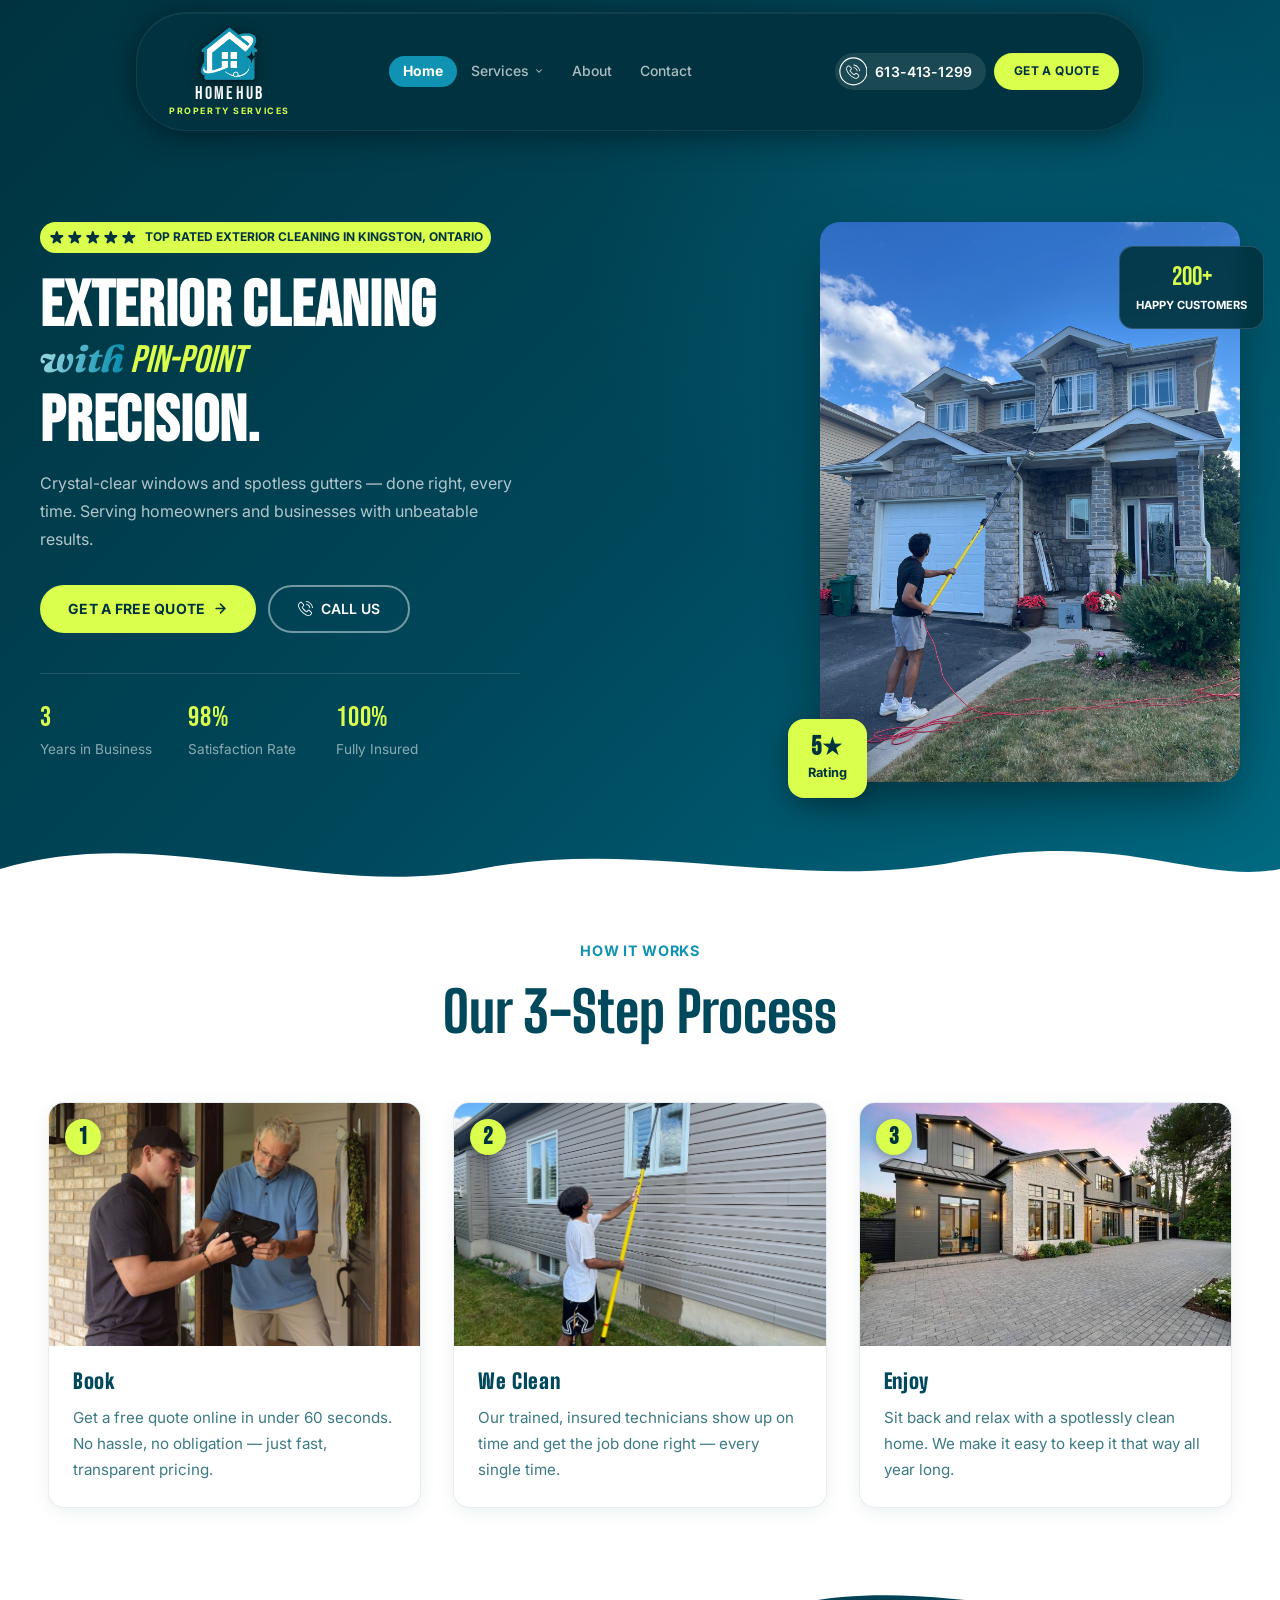
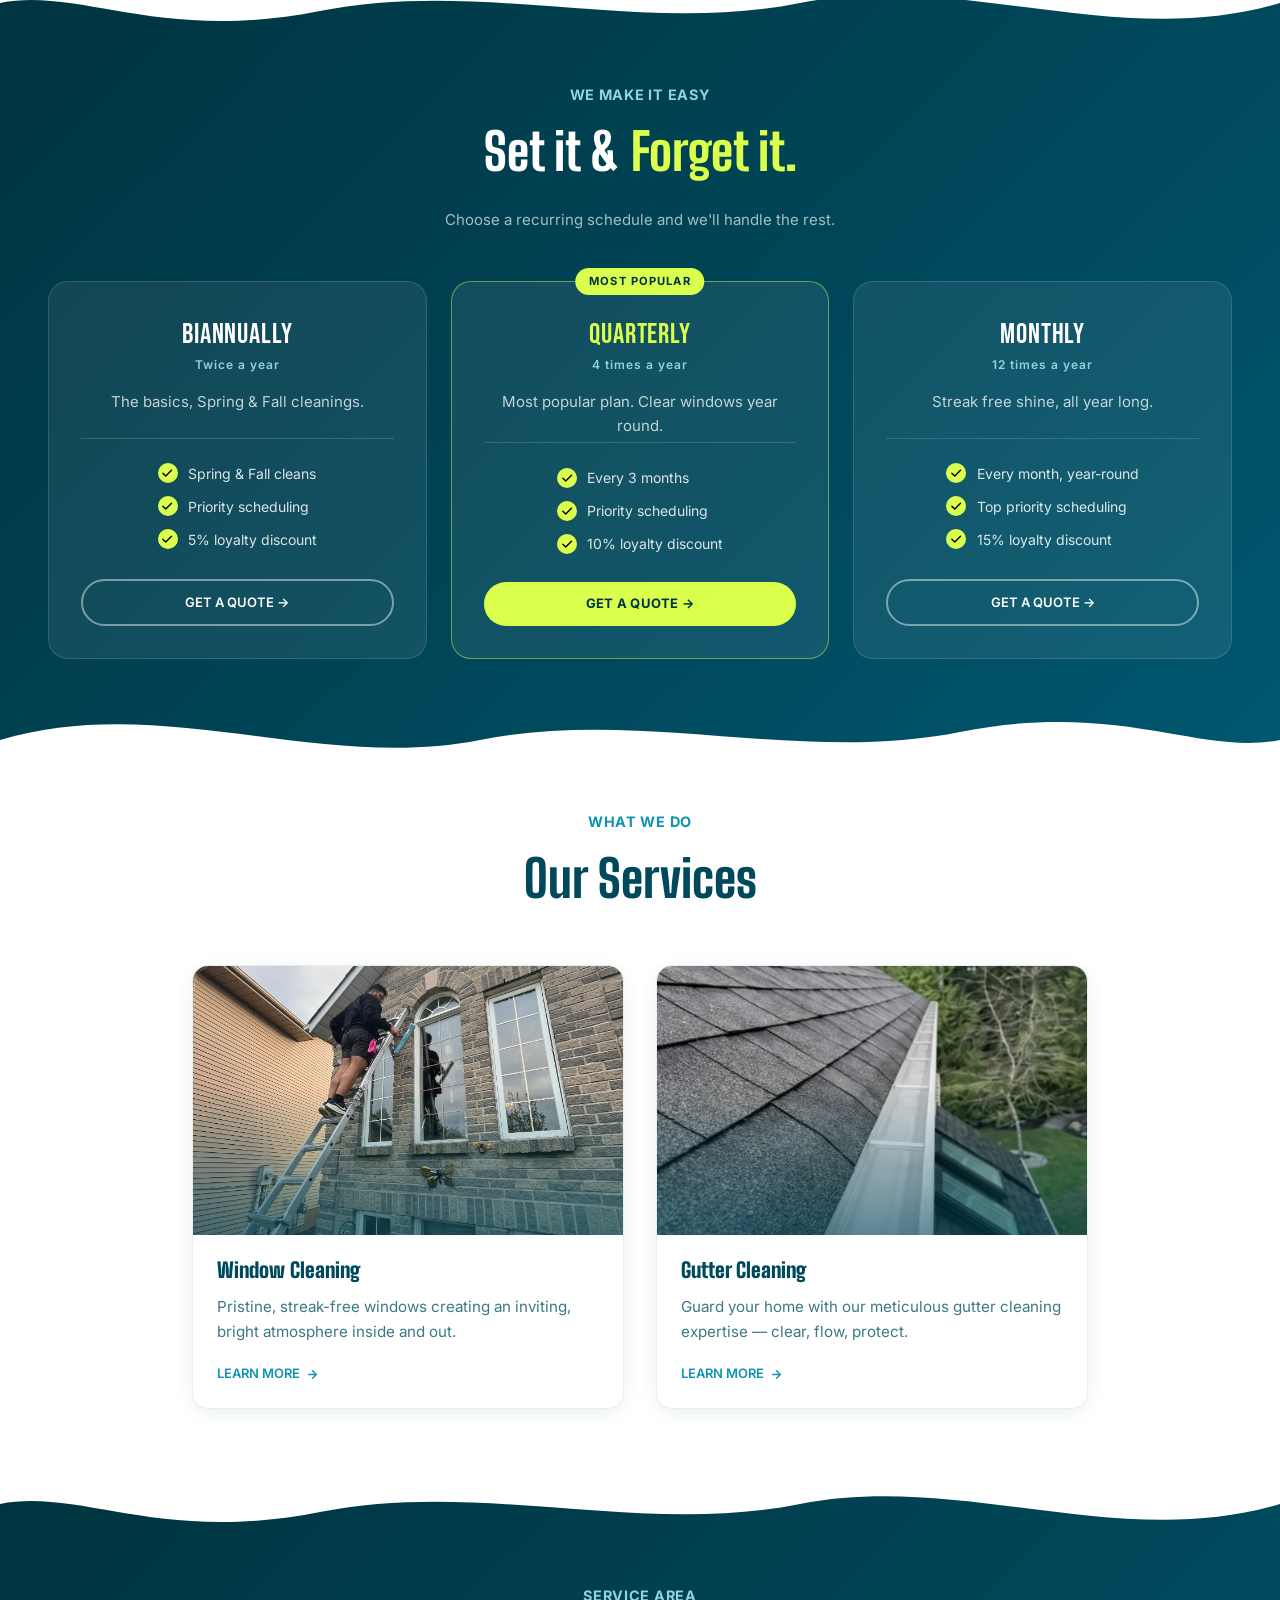
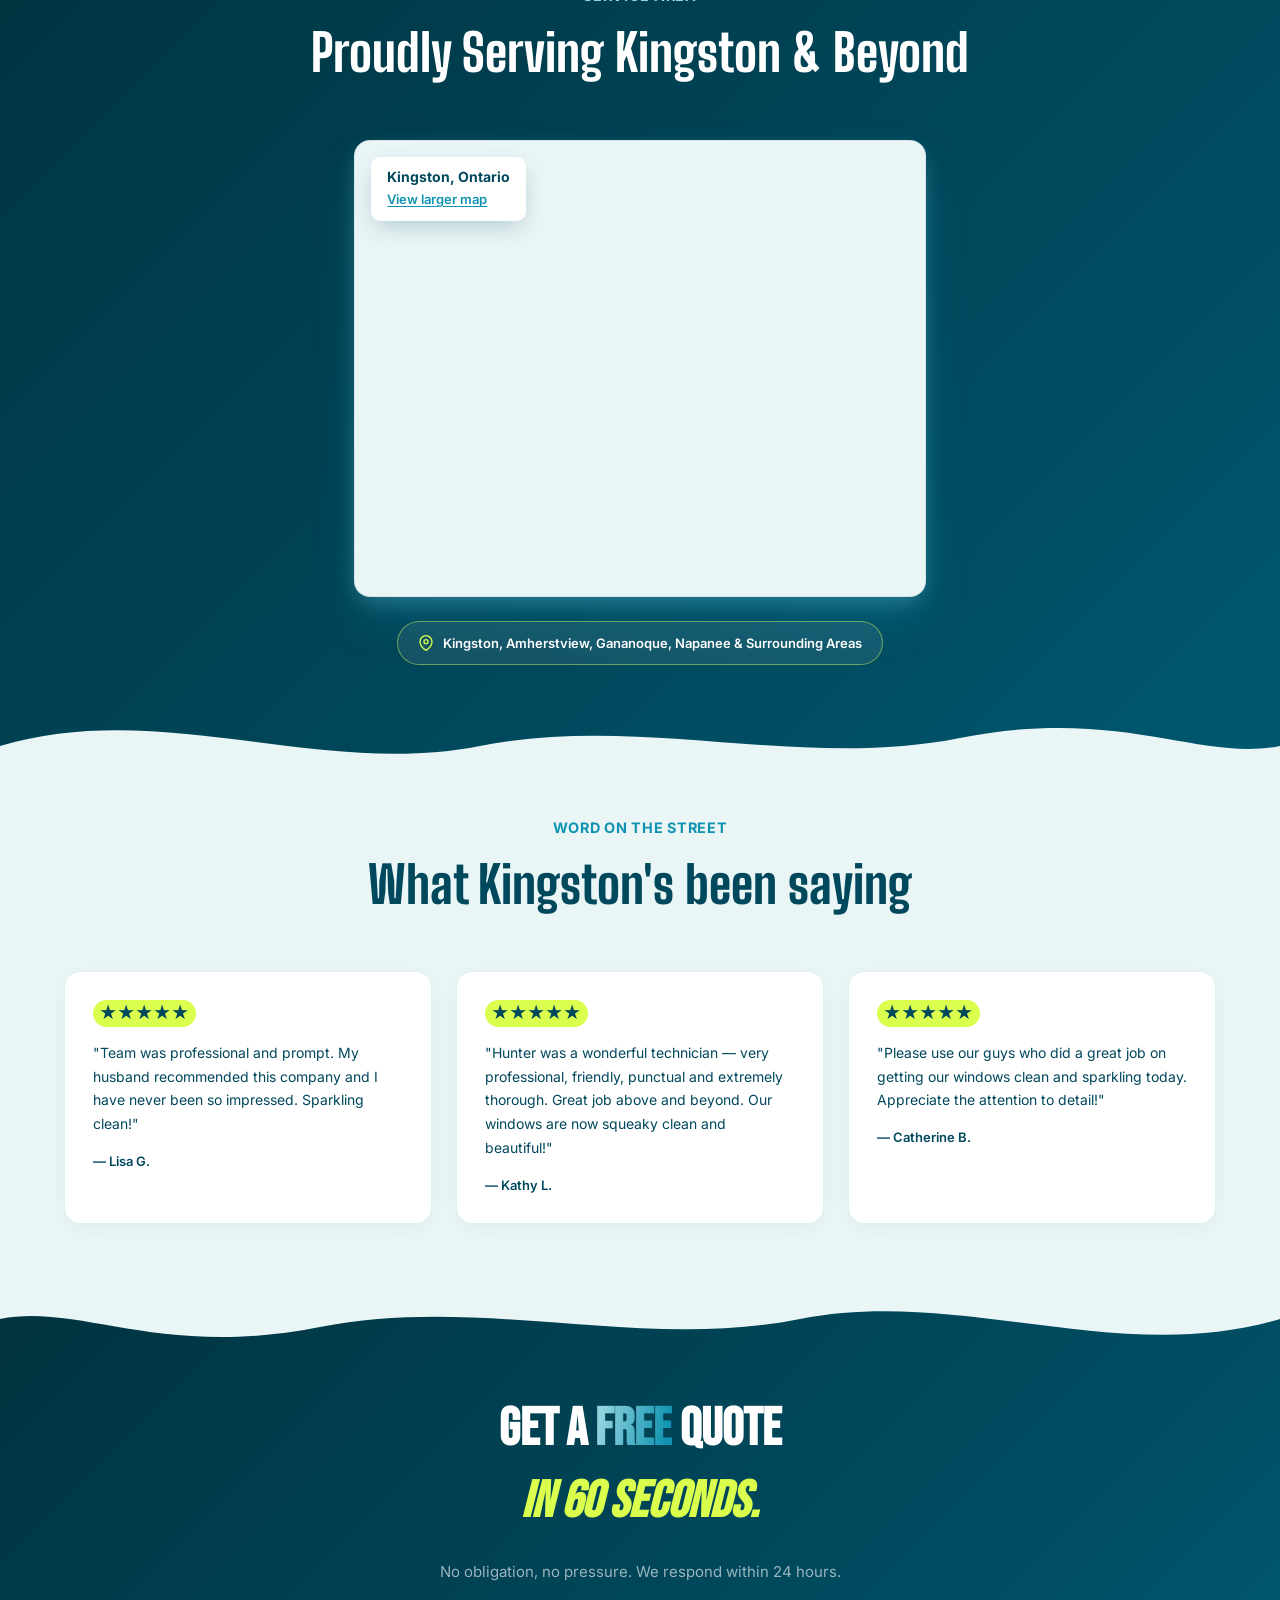
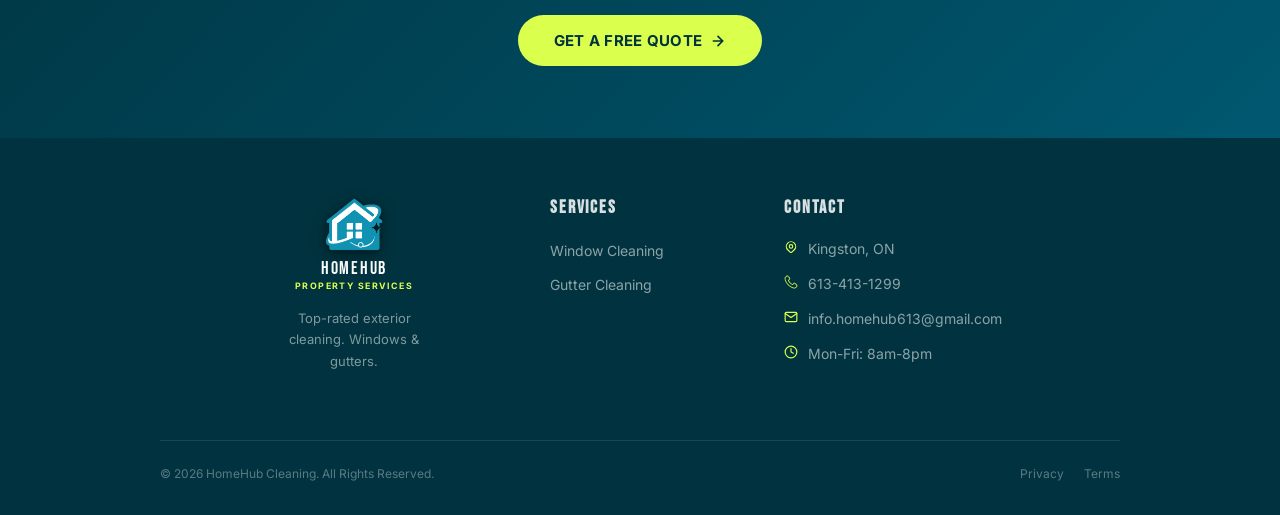
==== commit 411864c1: "Add mobile hero background image and fix navbar/hero spacing Hero photo now fills the background beh" ====
--- a/index.html
+++ b/index.html
@@ -50,6 +50,16 @@
             <span class="phone-btn-number">613-413-1299</span>
           </a>
           <a href="/contact.html" class="btn-nav-quote">GET A QUOTE</a>
+          <button class="nav-toggle" id="navToggle" type="button" aria-label="Open menu" aria-expanded="false" aria-controls="mobileMenu"><span class="nav-toggle-bar"></span><span class="nav-toggle-bar"></span><span class="nav-toggle-bar"></span></button>
+        </div>
+        <div class="mobile-menu" id="mobileMenu">
+          <p class="mobile-menu-group-label">Services</p>
+          <a href="/services/window-cleaning.html" class="mobile-menu-link mobile-menu-link-sub">Window Cleaning</a>
+          <a href="/services/gutter-cleaning.html" class="mobile-menu-link mobile-menu-link-sub">Gutter Cleaning</a>
+          <div class="mobile-menu-divider"></div>
+          <a href="/" class="mobile-menu-link">Home</a>
+          <a href="/about.html" class="mobile-menu-link">About</a>
+          <a href="/contact.html" class="mobile-menu-link">Contact</a>
         </div>
       </nav>
     </header>
@@ -58,6 +68,11 @@
     <section class="hero">
       <div class="hero-dot-bg"></div>
       <div class="hero-glow"></div>
+      <div class="hero-bg-mobile">
+        <img src="/assets/images/AA3.jpeg" alt="Professional window cleaner" class="hero-bg-mobile-img" />
+        <div class="hero-bg-mobile-overlay-top"></div>
+        <div class="hero-bg-mobile-overlay-bottom"></div>
+      </div>
       <div class="container-wide" style="padding-top: 4rem; padding-bottom: 4rem">
         <div class="hero-inner">
           <!-- Left: Content -->
@@ -685,5 +700,6 @@
         </div>
       </div>
     </footer>
+  <script src="/nav.js" defer></script>
   </body>
 </html>
--- a/styles.css
+++ b/styles.css
@@ -142,6 +142,7 @@
   pointer-events: none;
 }
 .navbar-pill {
+  position: relative;
   max-width: 63rem;
   margin: 0 auto;
   background: var(--deep-dark);
@@ -347,6 +348,91 @@
   box-shadow: 0 4px 14px rgba(219,255,77,0.45);
 }
 
+/* ── Mobile Nav Toggle ──────────────────────────────────────── */
+.nav-toggle {
+  position: relative;
+  display: flex;
+  align-items: center;
+  justify-content: center;
+  width: 2.5rem;
+  height: 2.5rem;
+  flex-shrink: 0;
+  background: transparent;
+  border: none;
+  border-radius: 9999px;
+  cursor: pointer;
+  color: white;
+}
+.nav-toggle:hover { background: rgba(255,255,255,0.1); }
+.nav-toggle:focus-visible { outline: 2px solid var(--accent); outline-offset: 2px; }
+.nav-toggle-bar {
+  position: absolute;
+  width: 1.1rem;
+  height: 2px;
+  background: white;
+  border-radius: 2px;
+  transition: transform 0.25s cubic-bezier(0.34,1.56,0.64,1), opacity 0.2s ease;
+}
+.nav-toggle-bar:nth-child(1) { transform: translateY(-5px); }
+.nav-toggle-bar:nth-child(3) { transform: translateY(5px); }
+.nav-toggle.is-open .nav-toggle-bar:nth-child(1) { transform: translateY(0) rotate(45deg); }
+.nav-toggle.is-open .nav-toggle-bar:nth-child(2) { opacity: 0; }
+.nav-toggle.is-open .nav-toggle-bar:nth-child(3) { transform: translateY(0) rotate(-45deg); }
+@media (min-width: 1024px) { .nav-toggle { display: none; } }
+
+.mobile-menu {
+  position: absolute;
+  top: calc(100% + 0.75rem);
+  left: 0;
+  right: 0;
+  display: flex;
+  flex-direction: column;
+  gap: 0.15rem;
+  background: var(--deep-dark);
+  border: 1px solid rgba(255,255,255,0.07);
+  border-radius: 1.25rem;
+  padding: 0.75rem;
+  box-shadow: 0 20px 45px -12px rgba(0,0,0,0.55), inset 0 1px 0 rgba(255,255,255,0.06);
+  visibility: hidden;
+  opacity: 0;
+  transform: translateY(-8px);
+  transition: opacity 0.2s cubic-bezier(0.16,1,0.3,1), transform 0.2s cubic-bezier(0.16,1,0.3,1), visibility 0s linear 0.2s;
+  z-index: 60;
+}
+.mobile-menu.is-open {
+  visibility: visible;
+  opacity: 1;
+  transform: translateY(0);
+  transition: opacity 0.2s cubic-bezier(0.16,1,0.3,1), transform 0.2s cubic-bezier(0.16,1,0.3,1);
+}
+@media (min-width: 1024px) { .mobile-menu { display: none; } }
+
+.mobile-menu-link {
+  color: rgba(255,255,255,0.82);
+  font-size: 0.9375rem;
+  font-weight: 500;
+  padding: 0.7rem 0.85rem;
+  border-radius: 0.75rem;
+}
+.mobile-menu-link:hover, .mobile-menu-link:focus-visible { background: rgba(255,255,255,0.08); color: white; }
+.mobile-menu-link-sub {
+  padding-left: 1.5rem;
+  font-size: 0.875rem;
+  color: rgba(255,255,255,0.65);
+}
+.mobile-menu-group-label {
+  color: rgba(255,255,255,0.82);
+  font-size: 0.9375rem;
+  font-weight: 500;
+  padding: 0.7rem 0.85rem 0.2rem;
+  margin: 0;
+}
+.mobile-menu-divider {
+  height: 1px;
+  background: rgba(255,255,255,0.08);
+  margin: 0.4rem 0.25rem;
+}
+
 /* ── Wave Dividers ──────────────────────────────────────────── */
 .wave-bottom {
   position: absolute;
@@ -370,10 +456,10 @@
   position: relative;
   overflow: hidden;
   background: linear-gradient(135deg, #00333f 0%, #00485C 55%, #006a82 100%);
-  padding-top: 2.5rem;
+  padding-top: 6.5rem;
   min-height: 100vh;
   display: flex;
-  align-items: center;
+  align-items: safe center;
 }
 .hero-dot-bg {
   position: absolute;
@@ -491,6 +577,27 @@
   font-size: 0.85rem;
   line-height: 1.3;
   margin-top: 0.15rem;
+}
+.hero-bg-mobile {
+  position: absolute;
+  inset: 0;
+  z-index: 0;
+}
+.hero-bg-mobile-img {
+  width: 100%;
+  height: 100%;
+  object-fit: cover;
+  object-position: center center;
+}
+.hero-bg-mobile-overlay-top {
+  position: absolute;
+  inset: 0;
+  background: linear-gradient(to bottom, #00333f 0%, rgba(0,51,63,0) 32%);
+}
+.hero-bg-mobile-overlay-bottom {
+  position: absolute;
+  inset: 0;
+  background: linear-gradient(to top, #00333f 0%, rgba(0,51,63,0.85) 30%, rgba(0,51,63,0) 60%);
 }
 .hero-image-col {
   display: none;
@@ -1342,7 +1449,7 @@
   font-size: clamp(1.75rem, 4vw, 3.5rem);
   text-align: center;
   margin-bottom: 1.75rem;
-  font-weight: 800;s
+  font-weight: 800;
 }
 .subsection-title-lg {
   font-family: var(--font-display-mixed);
@@ -1522,6 +1629,7 @@
   .navbar-links { display: flex; }
   .hero-inner { grid-template-columns: 1fr 1fr; }
   .hero-image-col { display: flex; }
+  .hero-bg-mobile { display: none; }
   .grid-4 { grid-template-columns: repeat(4, 1fr); }
   .footer-grid { grid-template-columns: repeat(3, auto); justify-content: center; gap: 7.5rem; }
 }
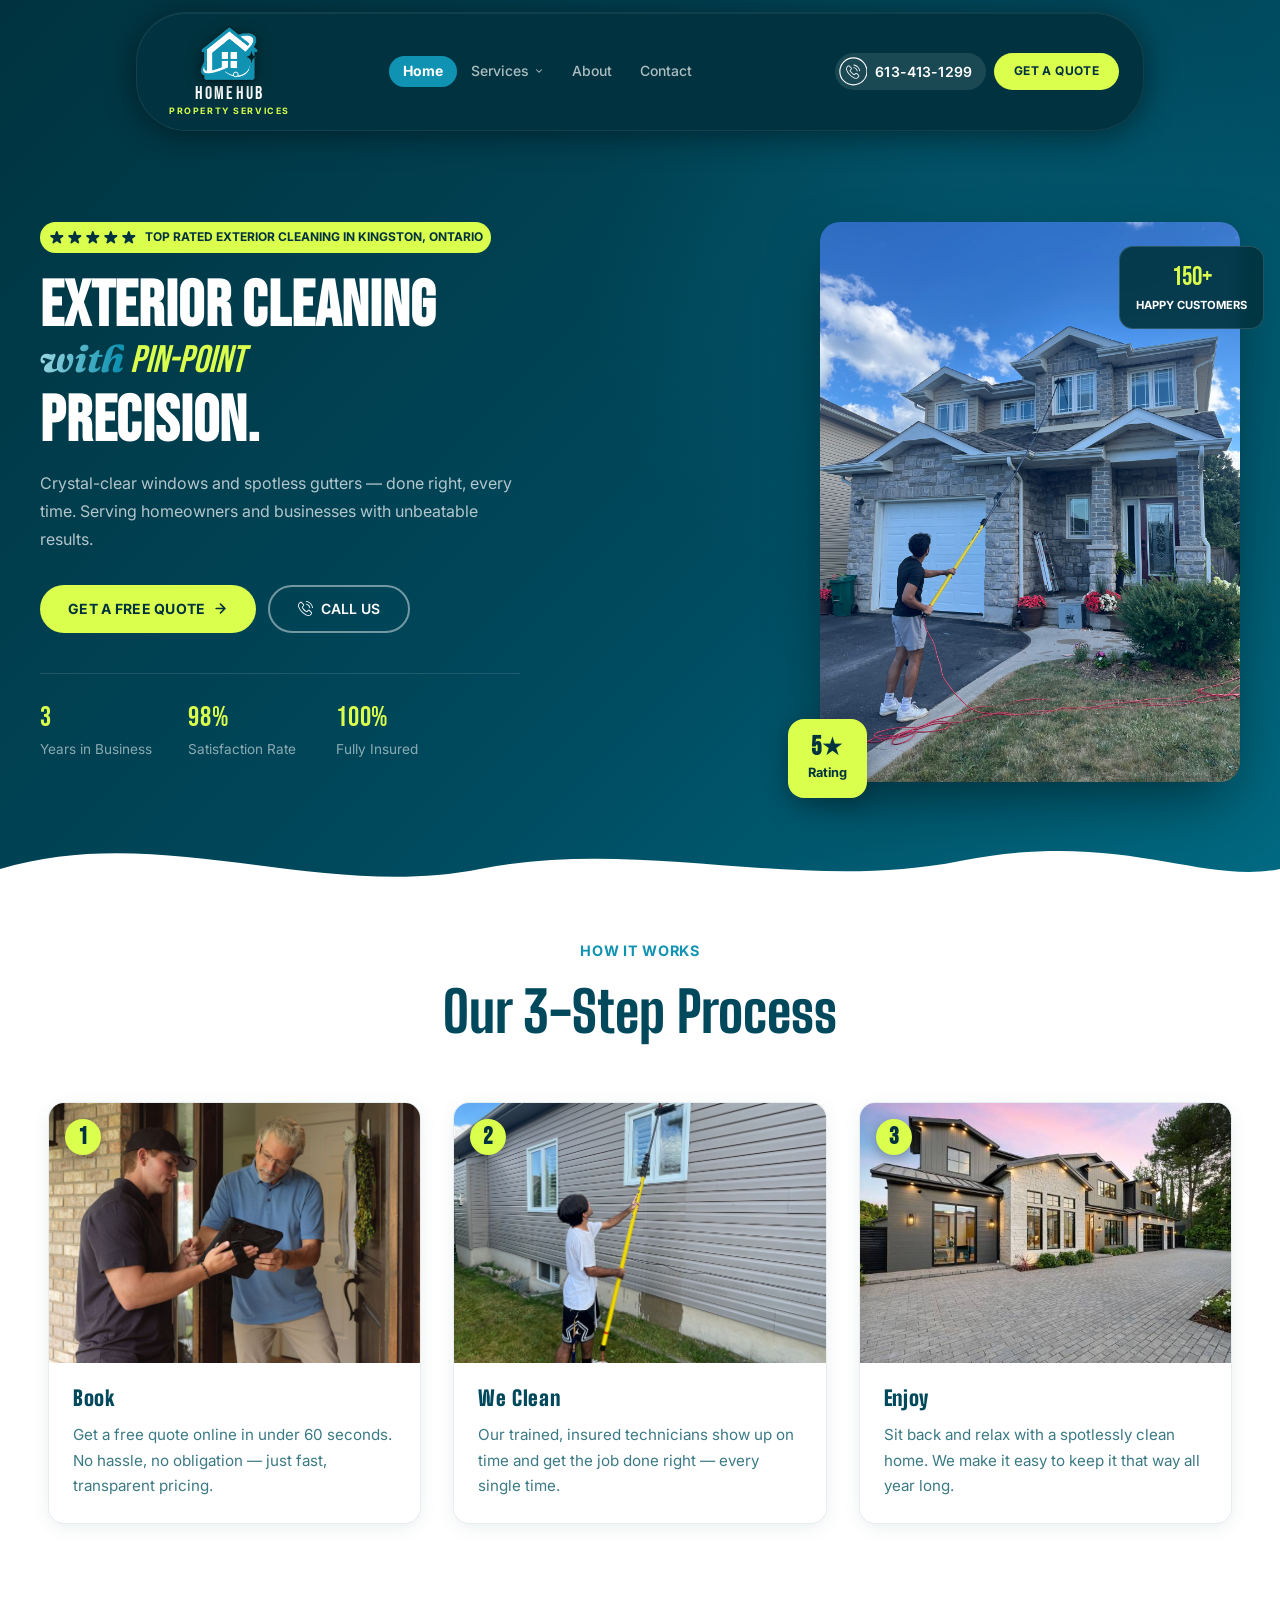
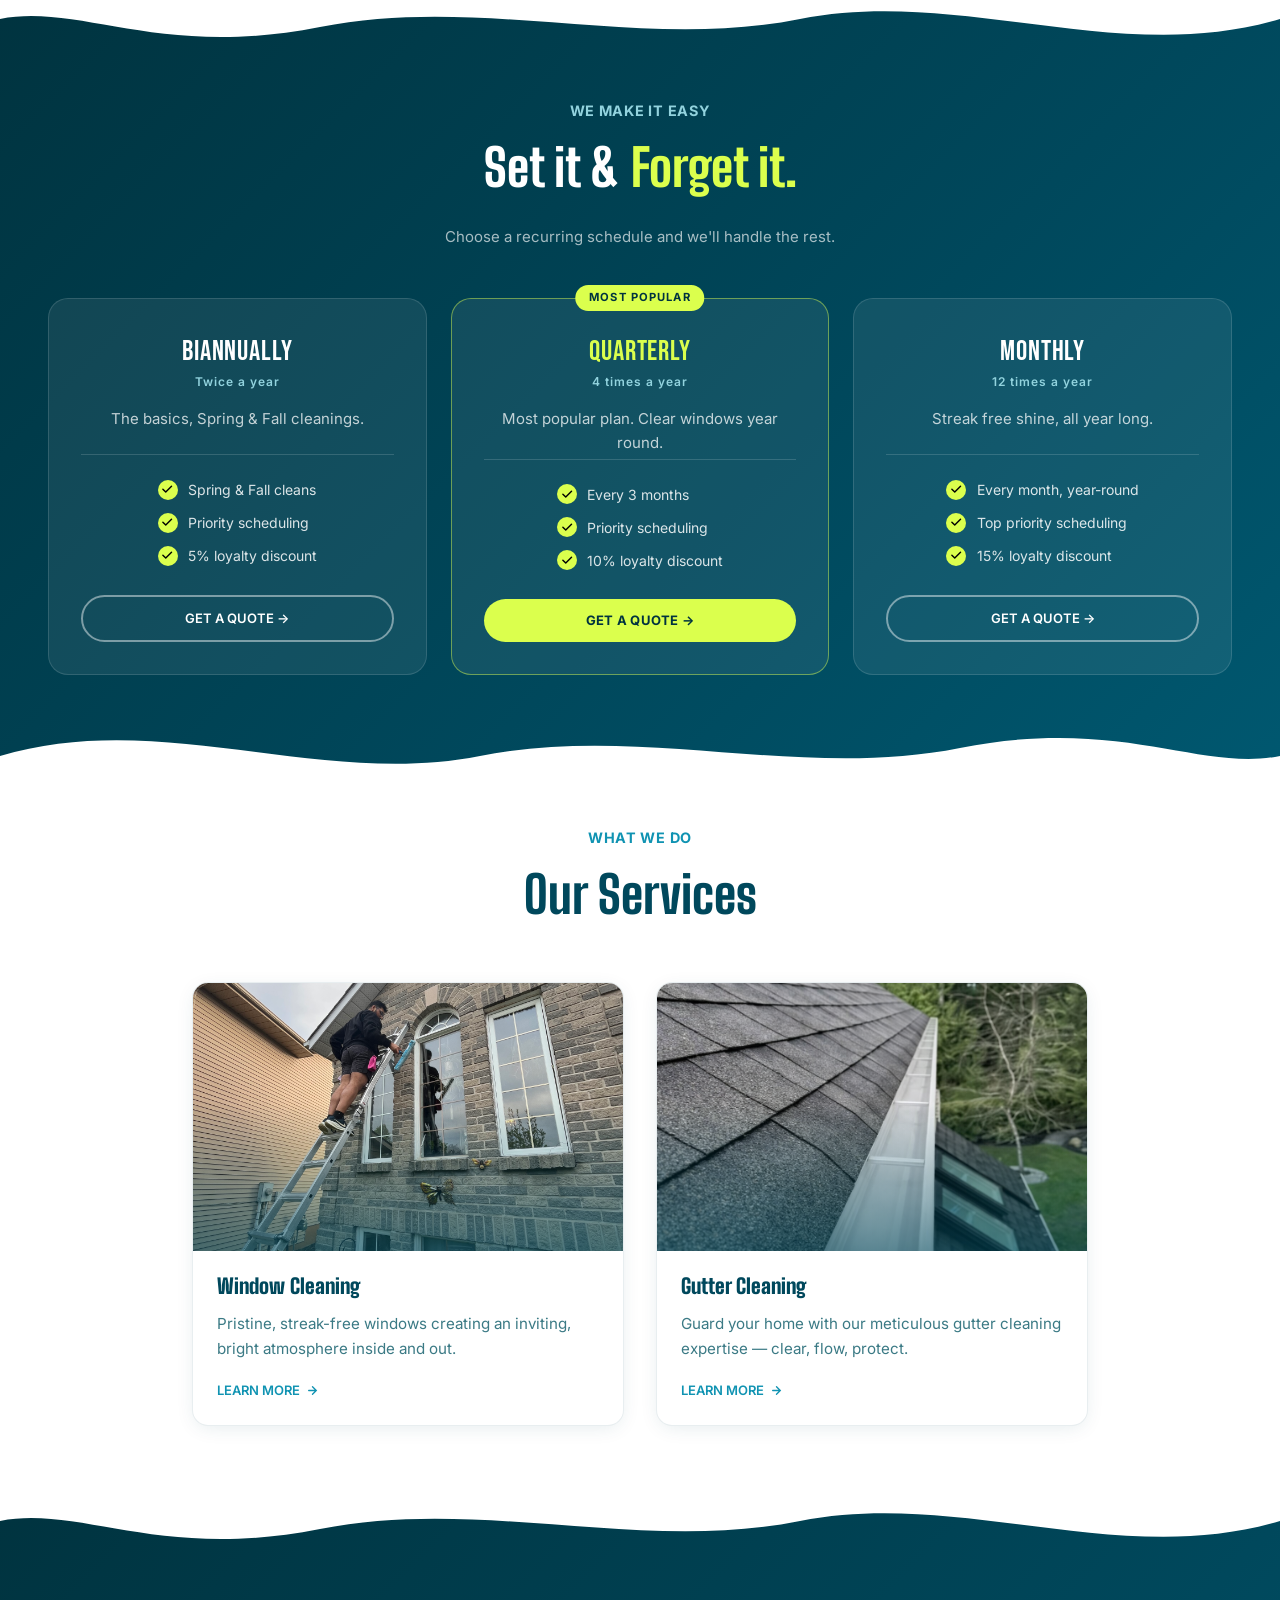
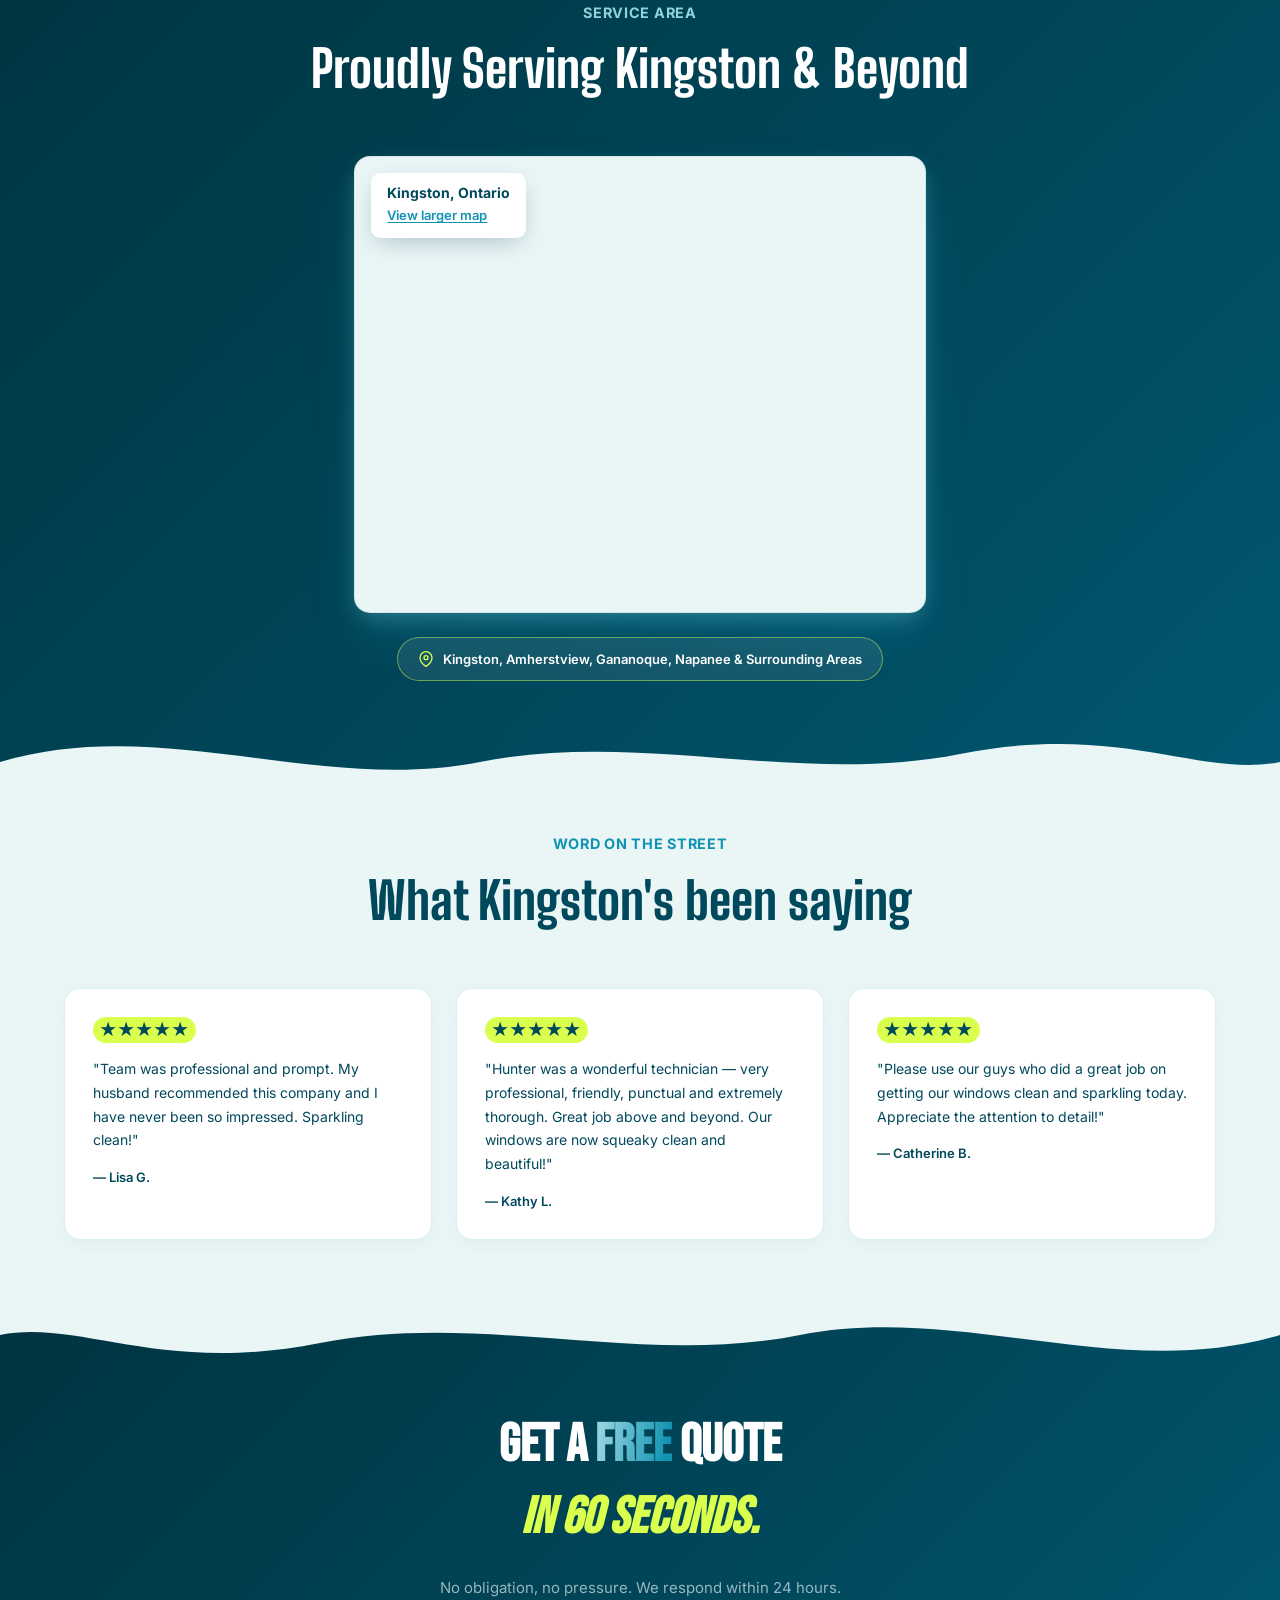
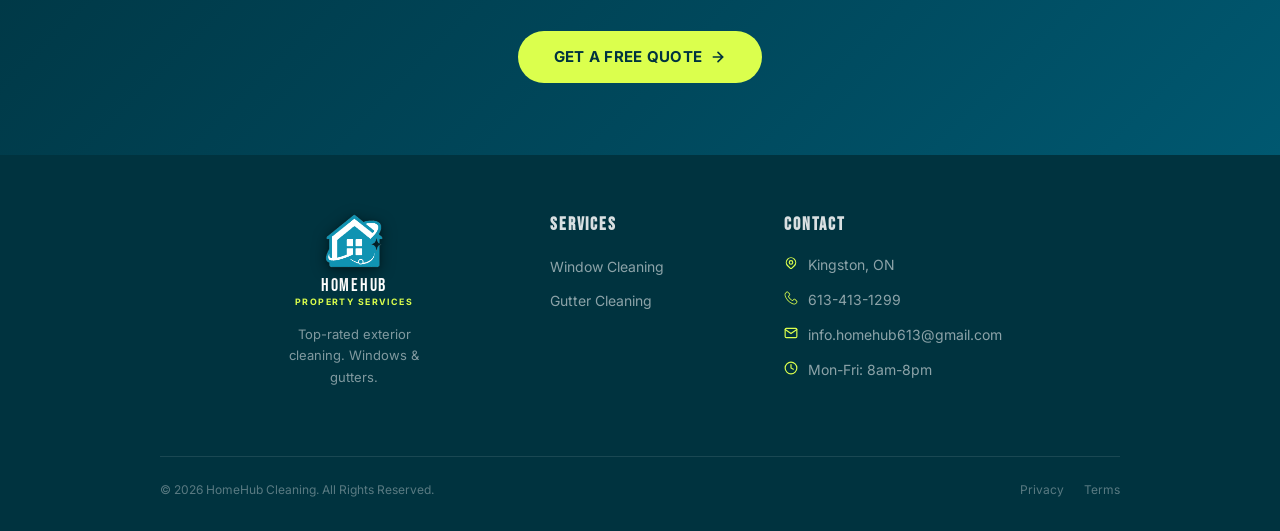
==== commit 1109a225: "Mobile Responsivness" ====
--- a/index.html
+++ b/index.html
@@ -60,6 +60,10 @@
           <a href="/" class="mobile-menu-link">Home</a>
           <a href="/about.html" class="mobile-menu-link">About</a>
           <a href="/contact.html" class="mobile-menu-link">Contact</a>
+          <div class="mobile-menu-ctas">
+            <a href="/contact.html" class="btn-lime">GET A QUOTE <svg width="15" height="15" viewBox="0 0 24 24" fill="none" stroke="currentColor" stroke-width="2.5" stroke-linecap="round"><path d="M5 12h14M12 5l7 7-7 7" /></svg></a>
+            <a href="tel:+16134131299" class="btn-outline-white"><svg width="15" height="15" viewBox="12 13.481 25 25" fill="none" xmlns="http://www.w3.org/2000/svg"><path d="M31.7579 28.9678C31.2461 28.4349 30.6287 28.15 29.9745 28.15C29.3255 28.15 28.7028 28.4296 28.1699 28.9625L26.5026 30.6246C26.3654 30.5507 26.2282 30.4821 26.0963 30.4135C25.9063 30.3186 25.7269 30.2289 25.5739 30.1339C24.0121 29.1419 22.5927 27.8492 21.2314 26.1766C20.5719 25.3429 20.1287 24.6411 19.8068 23.9288C20.2395 23.5331 20.6405 23.1215 21.0309 22.7258C21.1787 22.5781 21.3264 22.425 21.4741 22.2773C22.5822 21.1693 22.5822 19.7341 21.4741 18.626L20.0337 17.1856C19.8701 17.022 19.7013 16.8531 19.543 16.6843C19.2264 16.3572 18.894 16.0195 18.551 15.7029C18.0392 15.1963 17.4271 14.9272 16.7834 14.9272C16.1397 14.9272 15.5171 15.1963 14.9894 15.7029C14.9841 15.7082 14.9841 15.7082 14.9789 15.7134L13.1849 17.5232C12.5095 18.1986 12.1243 19.0217 12.0399 19.9768C11.9133 21.5175 12.367 22.9527 12.7153 23.8919C13.5701 26.1977 14.847 28.3346 16.7517 30.6246C19.0628 33.3842 21.8435 35.5633 25.0199 37.0988C26.2335 37.6739 27.8533 38.3546 29.6631 38.4706C29.774 38.4759 29.89 38.4812 29.9956 38.4812C31.2144 38.4812 32.238 38.0432 33.0401 37.1726C33.0453 37.1621 33.0559 37.1568 33.0612 37.1463C33.3355 36.8138 33.6521 36.5131 33.9845 36.1912C34.2114 35.9749 34.4436 35.748 34.6705 35.5106C35.1928 34.9671 35.4672 34.3339 35.4672 33.6849C35.4672 33.0306 35.1876 32.4028 34.6546 31.8751L31.7579 28.9678ZM33.6468 34.5239C33.6416 34.5239 33.6416 34.5292 33.6468 34.5239C33.4411 34.7455 33.23 34.946 33.0031 35.1676C32.6602 35.4947 32.3119 35.8377 31.9848 36.2229C31.4519 36.7927 30.824 37.0618 30.0008 37.0618C29.9217 37.0618 29.8373 37.0618 29.7581 37.0566C28.191 36.9563 26.7347 36.3442 25.6425 35.8219C22.6561 34.3761 20.0337 32.3236 17.8545 29.7223C16.0553 27.5537 14.8522 25.5487 14.0555 23.3959C13.5648 22.0821 13.3854 21.0584 13.4645 20.0929C13.5173 19.4755 13.7547 18.9637 14.1927 18.5258L15.9919 16.7265C16.2505 16.4838 16.5249 16.3519 16.794 16.3519C17.1264 16.3519 17.3955 16.5524 17.5643 16.7212C17.5696 16.7265 17.5749 16.7318 17.5801 16.7371C17.902 17.0378 18.208 17.3491 18.5299 17.6815C18.6935 17.8504 18.8623 18.0192 19.0312 18.1934L20.4716 19.6338C21.0309 20.1931 21.0309 20.7102 20.4716 21.2695C20.3186 21.4225 20.1709 21.5755 20.0178 21.7233C19.5746 22.177 19.1525 22.5992 18.6935 23.0107C18.6829 23.0213 18.6724 23.0266 18.6671 23.0371C18.2133 23.4909 18.2977 23.9341 18.3927 24.2349C18.398 24.2507 18.4033 24.2665 18.4085 24.2823C18.7832 25.1899 19.3108 26.0447 20.1128 27.063L20.1181 27.0683C21.5744 28.8623 23.1098 30.2605 24.8036 31.3316C25.0199 31.4688 25.2415 31.5796 25.4526 31.6852C25.6425 31.7801 25.8219 31.8698 25.9749 31.9648C25.996 31.9754 26.0171 31.9912 26.0382 32.0017C26.2176 32.0914 26.3865 32.1337 26.5606 32.1337C26.9986 32.1337 27.2729 31.8593 27.3626 31.7696L29.1672 29.965C29.3466 29.7856 29.6315 29.5693 29.9639 29.5693C30.291 29.5693 30.5601 29.7751 30.7237 29.9545C30.729 29.9598 30.729 29.9598 30.7343 29.965L33.6416 32.8724C34.185 33.4105 34.185 33.9646 33.6468 34.5239Z" fill="currentColor"/><path d="M25.5106 19.4278C26.893 19.6599 28.1488 20.3142 29.1513 21.3167C30.1538 22.3193 30.8028 23.575 31.0403 24.9575C31.0983 25.3057 31.3991 25.5484 31.742 25.5484C31.7842 25.5484 31.8212 25.5431 31.8634 25.5379C32.2538 25.4746 32.5124 25.1052 32.4491 24.7147C32.1641 23.0421 31.3727 21.5172 30.1644 20.3089C28.9561 19.1006 27.4312 18.3092 25.7586 18.0242C25.3681 17.9609 25.004 18.2195 24.9355 18.6047C24.8669 18.9898 25.1201 19.3645 25.5106 19.4278Z" fill="currentColor"/><path d="M36.971 24.509C36.5014 21.7547 35.2034 19.2484 33.2089 17.2539C31.2144 15.2594 28.7081 13.9614 25.9538 13.4918C25.5687 13.4232 25.2046 13.687 25.136 14.0722C25.0727 14.4627 25.3312 14.8268 25.7217 14.8953C28.1805 15.3122 30.423 16.4783 32.2064 18.2564C33.9898 20.0399 35.1506 22.2823 35.5675 24.7411C35.6255 25.0894 35.9263 25.3321 36.2692 25.3321C36.3115 25.3321 36.3484 25.3268 36.3906 25.3216C36.7758 25.2635 37.0396 24.8942 36.971 24.509Z" fill="currentColor"/></svg> CALL US</a>
+          </div>
         </div>
       </nav>
     </header>
@@ -162,7 +166,7 @@
                 <div class="label">Rating</div>
               </div>
               <div class="hero-counter-badge">
-                <div class="num">200+</div>
+                <div class="num">150+</div>
                 <div class="sub">HAPPY CUSTOMERS</div>
               </div>
             </div>
--- a/styles.css
+++ b/styles.css
@@ -735,7 +735,7 @@
 }
 .process-card-img {
   position: relative;
-  aspect-ratio: 16 / 10.5;
+  aspect-ratio: 15 / 10.5;
 }
 .process-card-img img {
   width: 100%;
@@ -1611,7 +1611,6 @@
 /* ── Responsive Breakpoints ─────────────────────────────────── */
 @media (min-width: 640px) {
   .hero-stats { grid-template-columns: repeat(4, 1fr); }
-  .footer-grid { grid-template-columns: repeat(2, 1fr); }
 }
 
 @media (min-width: 768px) {
@@ -1623,6 +1622,7 @@
   .steps-grid   { grid-template-columns: repeat(4, 1fr); }
   .contact-layout { grid-template-columns: 1fr 2fr; }
   .phone-btn-number { display: block; }
+  .footer-grid { grid-template-columns: repeat(3, auto); justify-content: center; gap: 4rem; }
 }
 
 @media (min-width: 1024px) {
@@ -1631,5 +1631,176 @@
   .hero-image-col { display: flex; }
   .hero-bg-mobile { display: none; }
   .grid-4 { grid-template-columns: repeat(4, 1fr); }
-  .footer-grid { grid-template-columns: repeat(3, auto); justify-content: center; gap: 7.5rem; }
-}
+}
+
+/* ── Mobile Navbar + Hero (320–1023px) ──────────────────────────
+   Baseline is tuned for 320px; each step scales up toward the
+   1024px desktop layout. Every query is capped below 1024px so the
+   desktop styles above stay untouched. */
+@media (max-width: 1023.98px) {
+  .navbar { padding: 0.5rem 0.625rem; }
+  .navbar-pill { padding: 0.4rem 0.4rem 0.4rem 0.875rem; gap: 0.375rem; }
+  .navbar-logo-icon { width: 2.25rem; height: 2.25rem; }
+  .navbar-logo-name { font-size: 0.8rem; letter-spacing: 0.1em; }
+  .navbar-logo-sub { font-size: 0.42rem; letter-spacing: 0.12em; }
+  .navbar-right { gap: 0.3rem; }
+  .phone-btn { padding: 0.2rem; }
+  .phone-btn-icon { width: 1.75rem; height: 1.75rem; }
+  .phone-btn-icon svg { width: 100%; height: 100%; }
+  .btn-nav-quote { height: 2.1rem; padding: 0 0.8rem; font-size: 0.66rem; }
+  .nav-toggle { width: 2.25rem; height: 2.25rem; }
+
+  .hero { padding-top: 3.5rem; }
+  .hero .container-wide { padding-left: 1.25rem; padding-right: 1.25rem; }
+  .hero-badge { font-size: 0.65rem; line-height: 1.3; padding: 0.4rem 0.75rem 0.4rem 0.5rem; margin-bottom: 1.25rem; }
+  .hero-badge-stars svg { width: 0.85rem; height: 0.85rem; }
+  .hero-title-top,
+  .hero-title-bottom { font-size: 2.5rem; }
+  .hero-script { font-size: 1.5rem; }
+  .hero-body { font-size: 0.95rem; margin-bottom: 1.75rem; }
+  .hero .hero-btns { margin-bottom: 2rem; }
+  .hero .hero-btns a { min-height: 3rem; }
+  .hero-stats { gap: 0.75rem; }
+  .hero-stat-num { font-size: 1.5rem; }
+  .hero-stat-label { font-size: 0.75rem; }
+}
+
+@media (min-width: 400px) and (max-width: 1023.98px) {
+  .navbar { padding: 0.625rem 0.875rem; }
+  .navbar-pill { padding: 0.45rem 0.5rem 0.45rem 1.1rem; }
+  .navbar-logo-icon { width: 2.5rem; height: 2.5rem; }
+  .navbar-logo-name { font-size: 0.9rem; }
+  .navbar-logo-sub { font-size: 0.46rem; letter-spacing: 0.15em; }
+  .phone-btn-icon { width: 1.85rem; height: 1.85rem; }
+  .btn-nav-quote { height: 2.2rem; padding: 0 1rem; font-size: 0.7rem; }
+  .nav-toggle { width: 2.5rem; height: 2.5rem; }
+
+  .hero { padding-top: 4.25rem; }
+  .hero .container-wide { padding-left: 1.5rem; padding-right: 1.5rem; }
+  .hero-badge { font-size: 0.7rem; }
+  .hero-title-top,
+  .hero-title-bottom { font-size: 3.25rem; }
+  .hero-script { font-size: 1.9rem; }
+  .hero-body { font-size: 1rem; }
+  .hero-stat-num { font-size: 1.75rem; }
+  .hero-stat-label { font-size: 0.8rem; }
+}
+
+@media (min-width: 480px) and (max-width: 1023.98px) {
+  .navbar { padding: 0.75rem 1rem; }
+  .navbar-pill { padding: 0.5rem 0.6rem 0.5rem 1.25rem; }
+  .navbar-logo-icon { width: 2.75rem; height: 2.75rem; }
+  .navbar-logo-name { font-size: 0.95rem; letter-spacing: 0.12em; }
+  .navbar-logo-sub { font-size: 0.5rem; letter-spacing: 0.18em; }
+  .navbar-right { gap: 0.4rem; }
+  .btn-nav-quote { height: 2.25rem; padding: 0 1.1rem; font-size: 0.72rem; }
+
+  .hero { padding-top: 5rem; }
+  .hero-badge-stars svg { width: 1rem; height: 1rem; }
+  .hero-title-top,
+  .hero-title-bottom { font-size: 3.75rem; }
+  .hero-script { font-size: 2.2rem; }
+  .hero-stat-label { font-size: 0.85rem; }
+}
+
+@media (min-width: 600px) and (max-width: 1023.98px) {
+  .navbar-pill { padding: 0.55rem 0.75rem 0.55rem 1.5rem; }
+  .navbar-logo-icon { width: 3rem; height: 3rem; }
+  .navbar-logo-name { font-size: 1rem; }
+  .navbar-logo-sub { font-size: 0.52rem; }
+  .navbar-right { gap: 0.5rem; }
+  .btn-nav-quote { height: 2.3rem; padding: 0 1.25rem; font-size: 0.75rem; }
+
+  .hero { padding-top: 5.5rem; }
+  .hero .container-wide { padding-left: 2rem; padding-right: 2rem; }
+  .hero-badge { font-size: 0.75rem; padding: 0.4rem 0.875rem 0.4rem 0.5rem; margin-bottom: 1.5rem; }
+  .hero-badge-stars svg { width: 1.1rem; height: 1.1rem; }
+  .hero-title-top,
+  .hero-title-bottom { font-size: 4.25rem; }
+  .hero-script { font-size: 2.5rem; }
+  .hero-body { font-size: 1.05rem; max-width: 32rem; margin-bottom: 2rem; }
+  .hero .hero-btns { margin-bottom: 2.5rem; }
+  .hero-stats { grid-template-columns: repeat(3, minmax(0, 10rem)); gap: 1.5rem; }
+  .hero-stat-num { font-size: 2rem; }
+}
+
+@media (min-width: 768px) and (max-width: 1023.98px) {
+  .navbar { padding: 0.75rem 1.25rem; }
+  .navbar-pill { padding: 0.65rem 1rem 0.65rem 1.75rem; }
+  .navbar-logo-icon { width: 3.25rem; height: 3.25rem; }
+  .navbar-logo-name { font-size: 1.05rem; }
+  .navbar-logo-sub { font-size: 0.53rem; }
+  .phone-btn { padding: 0.25rem 0.875rem 0.25rem 0.25rem; }
+  .phone-btn-icon { width: 1.8rem; height: 1.8rem; }
+
+  .hero { padding-top: 6rem; }
+  .hero-title-top,
+  .hero-title-bottom { font-size: 4.75rem; }
+  .hero-script { font-size: 2.8rem; }
+  .hero-body { font-size: 1.125rem; max-width: 34rem; }
+  .hero-stat-num { font-size: 2.25rem; }
+  .hero-stat-label { font-size: 0.9rem; }
+}
+
+@media (min-width: 900px) and (max-width: 1023.98px) {
+  .navbar-pill { padding: 0.7rem 1.25rem 0.7rem 2rem; }
+  .navbar-logo-icon { width: 3.5rem; height: 3.5rem; }
+  .navbar-logo-name { font-size: 1.1rem; }
+  .navbar-logo-sub { font-size: 0.55rem; }
+
+  .hero { padding-top: 6.5rem; }
+  .hero .container-wide { padding-left: 2.5rem; padding-right: 2.5rem; }
+  .hero-title-top,
+  .hero-title-bottom { font-size: 5.25rem; }
+  .hero-script { font-size: 3.1rem; }
+  .hero-body { max-width: 36rem; }
+  .hero-stats { grid-template-columns: repeat(3, minmax(0, 11rem)); }
+}
+
+/* ── Small phones (≤500px): quote + call move into the menu ─────
+   The quote button leaves the bar; the round call button stays
+   beside the menu toggle. Both CTAs sit at the bottom of the menu. */
+.mobile-menu-ctas { display: none; }
+
+/* Icon-only call button (<768px): whole-pixel sizes + grid so the
+   icon ring sits dead-centre in its round backdrop */
+@media (max-width: 767.98px) {
+  .phone-btn {
+    display: grid;
+    place-items: center;
+    width: 2.25rem;
+    height: 2.25rem;
+    padding: 0;
+  }
+  .phone-btn-icon { width: 1.75rem; height: 1.75rem; }
+  .phone-btn-icon svg { display: block; }
+}
+
+@media (max-width: 500px) {
+  .navbar-right .btn-nav-quote { display: none; }
+  .navbar-right { gap: 0.5rem; }
+
+  .mobile-menu-ctas {
+    display: flex;
+    gap: 0.5rem;
+    margin-top: 0.6rem;
+    padding: 0.85rem 0.25rem 0.25rem;
+    border-top: 1px solid rgba(255,255,255,0.08);
+  }
+  .mobile-menu-ctas a { box-sizing: border-box; flex: 1 1 50%; min-width: 0; justify-content: center; padding-left: 0.5rem; padding-right: 0.5rem; font-size: 0.8125rem; }
+}
+
+/* ── Footer (<768px): single centred column ─────────────────────
+   Logo on top, services in the middle, contact at the bottom.
+   From 768px the 3-column desktop layout takes over. */
+@media (max-width: 767.98px) {
+  .footer-grid { justify-items: center; text-align: center; gap: 2.25rem; }
+  .footer-tagline { margin-bottom: 0; }
+  .footer-links,
+  .footer-contact-list { align-items: center; }
+  .footer-bottom { flex-direction: column; justify-content: center; text-align: center; gap: 0.75rem; }
+}
+
+@media (min-width: 1024px) {
+  .footer-grid { gap: 7.5rem; }
+}
